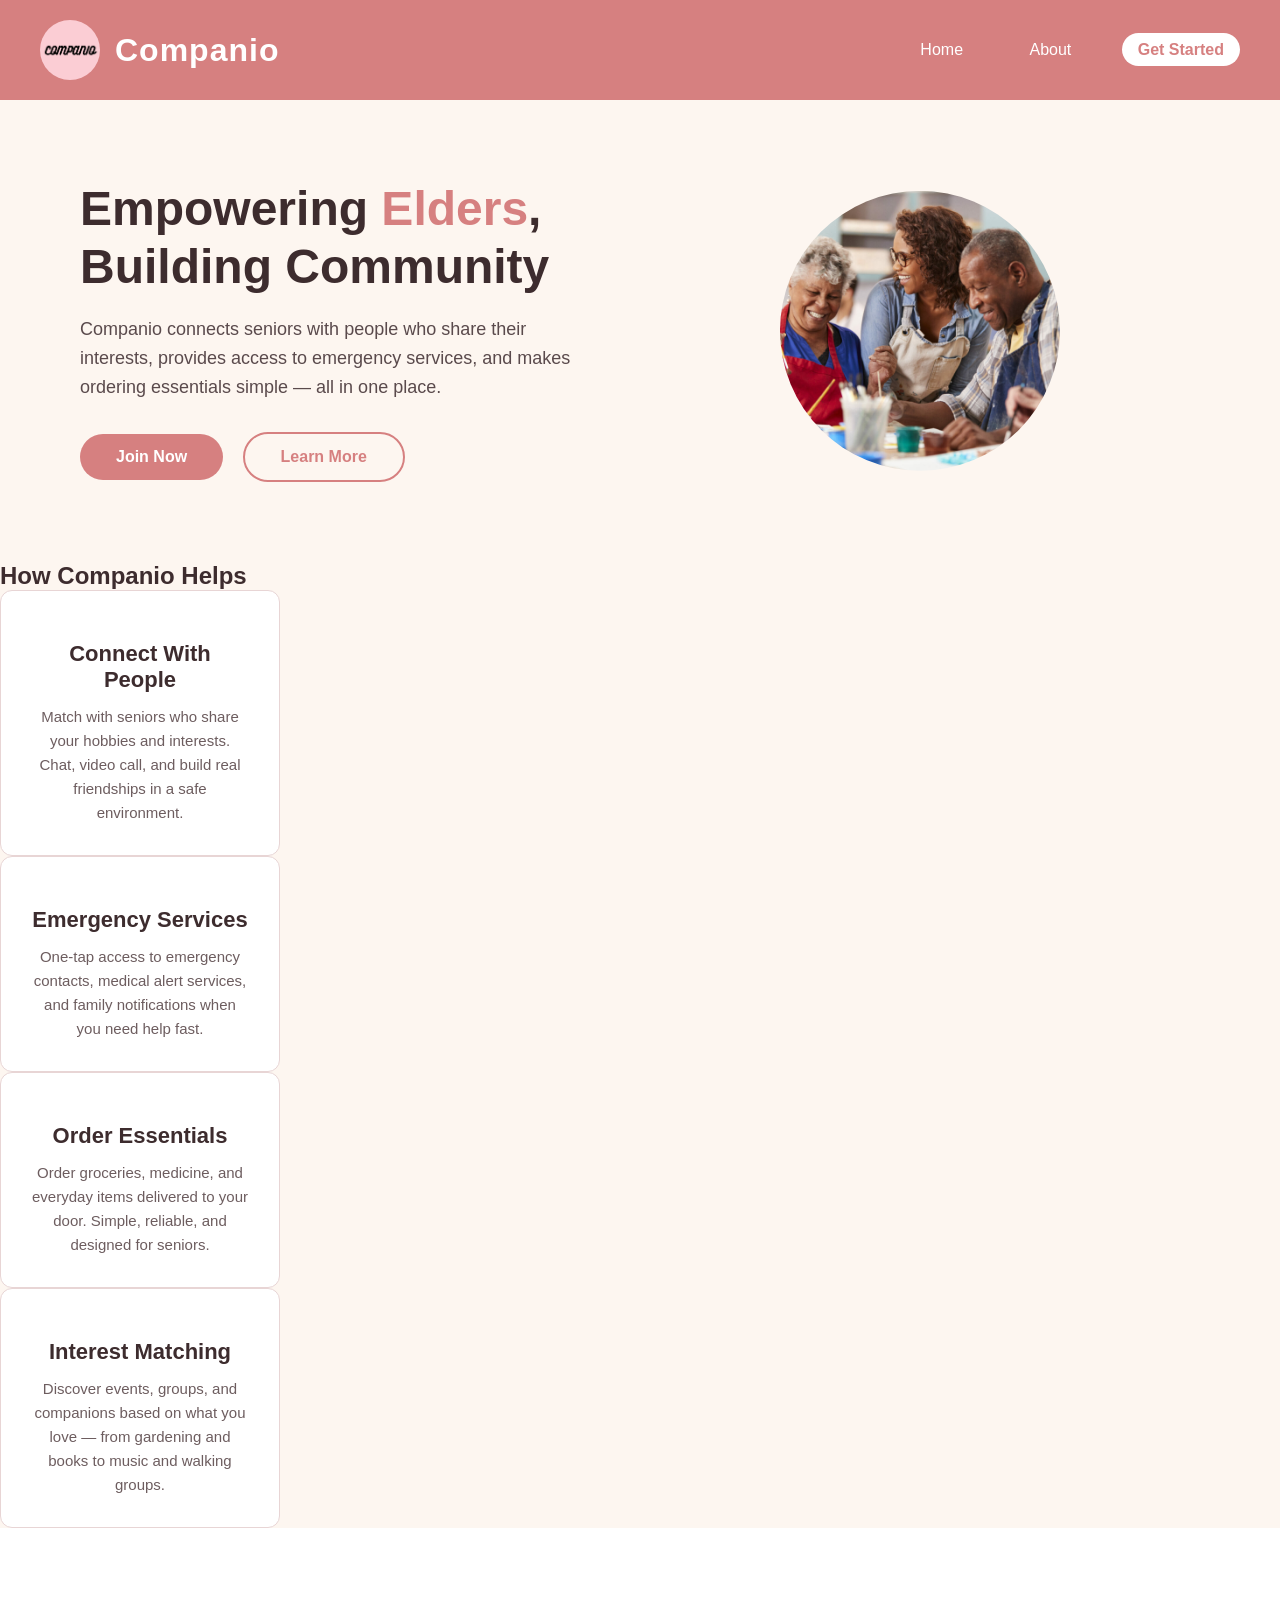
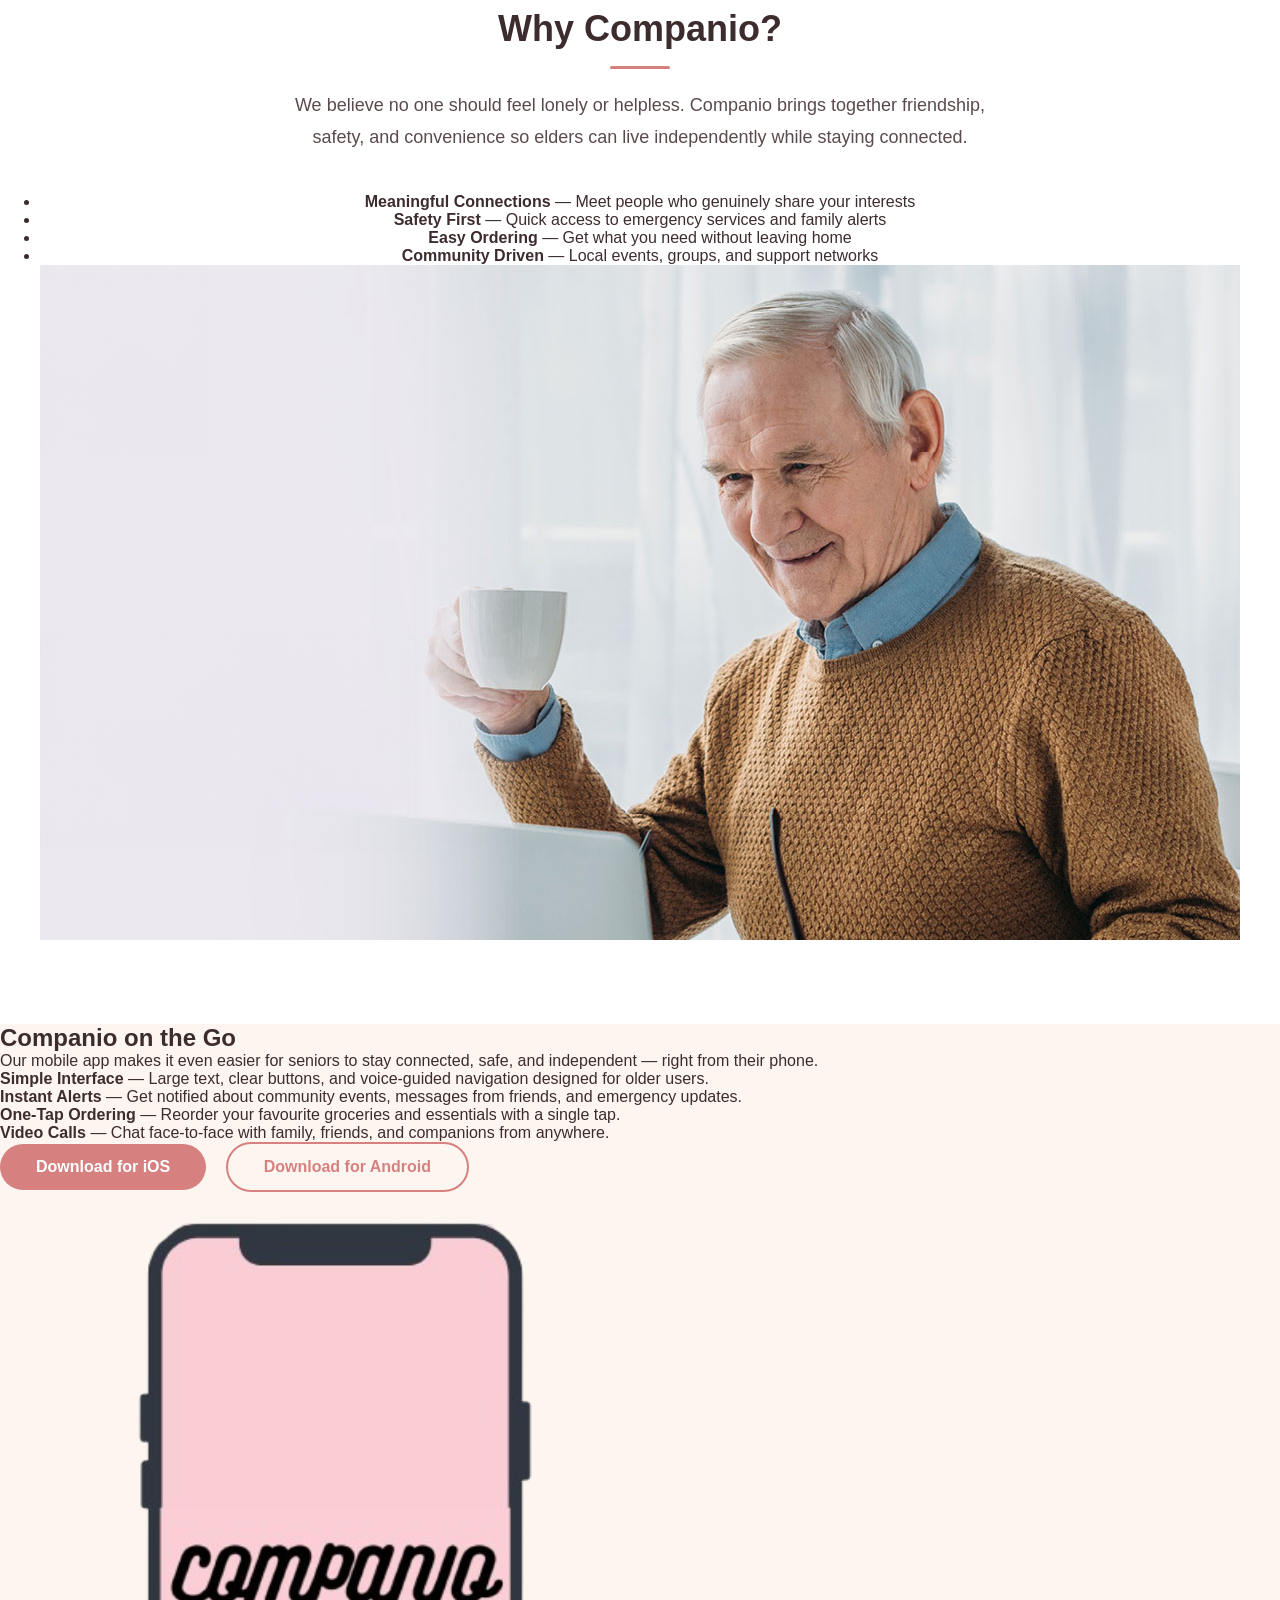
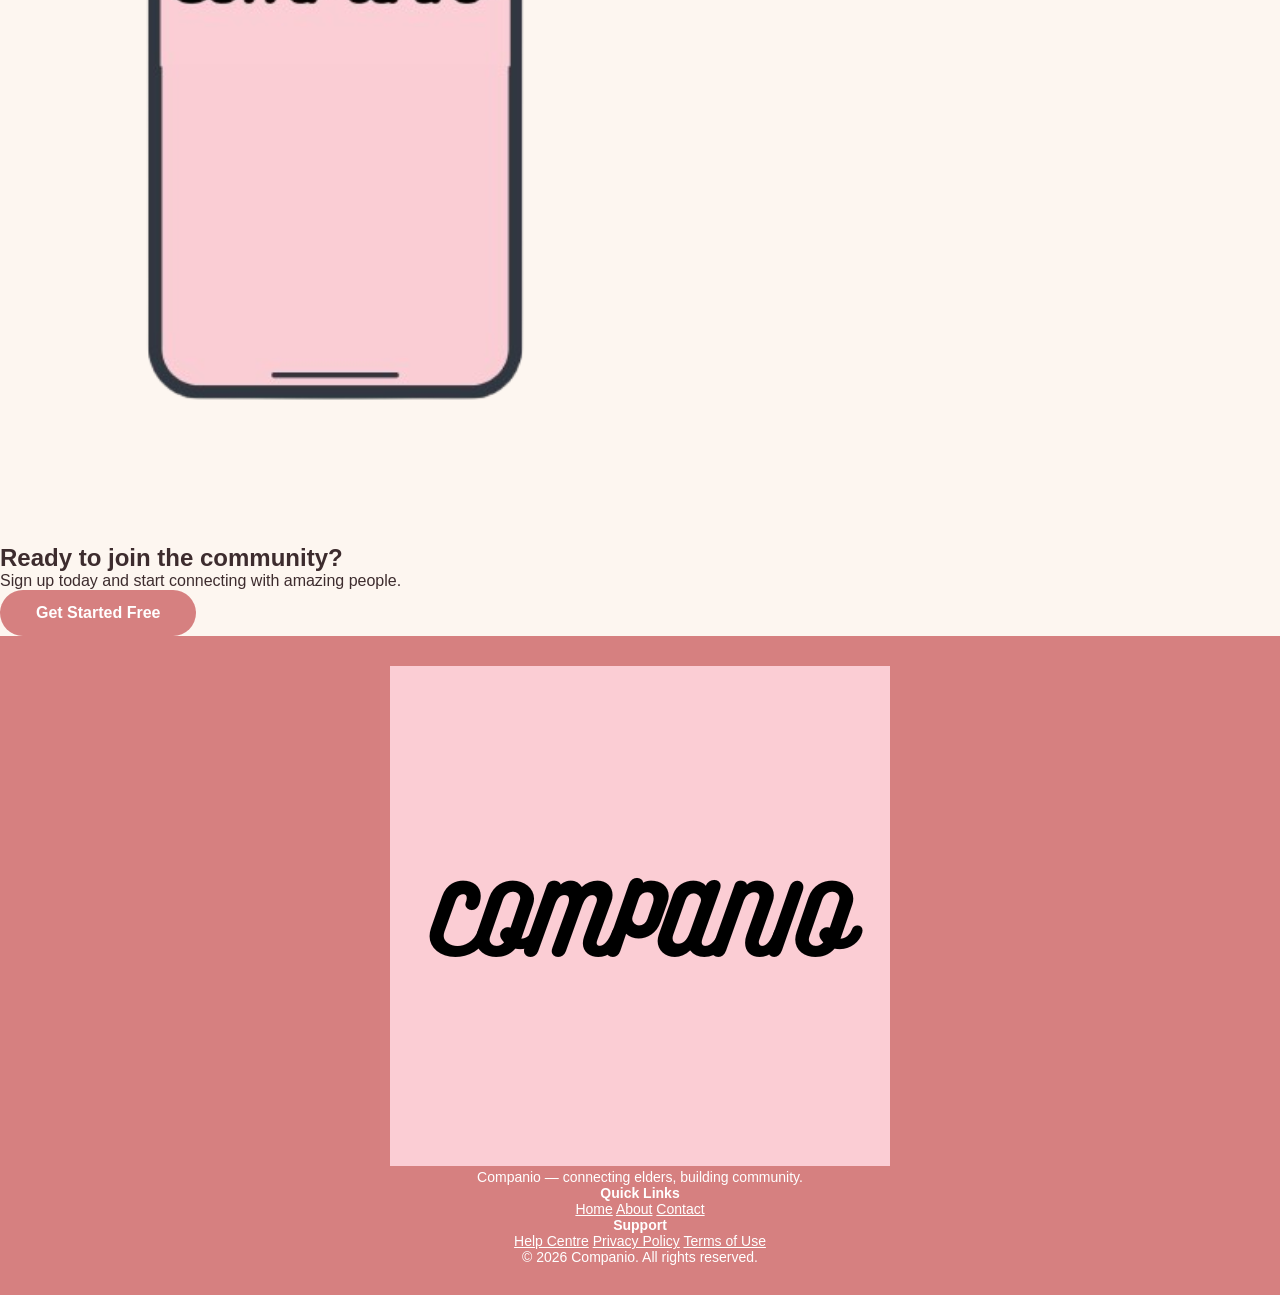
==== Home Page/index.html @ 291deba9 "Ui, About, Get Started About page, Get started page, UI changes" ====
<!DOCTYPE html>
<html lang="en">
<head>
    <meta charset="UTF-8">
    <meta name="viewport" content="width=device-width, initial-scale=1.0">
    <title>Companio - Connecting Elders</title>
    <link rel="stylesheet" href="Home.css">
    <link rel="icon" type="image/x-icon" href="Assets/Companio Favicon.png">
    <script src="Home.js" defer></script>
</head>
<body>

    <!-- HEADER -->
    <header>
        <div class="logo-area">
            <img src="Assets/Companio (1).png" alt="Companio Logo" class="circle-clip">
            <h1>Companio</h1>
        </div>
        <nav>
            <a href="#" class="active">Home</a>
            
            <a href="../About-Page/about.html">About</a>
            <a href="../Get-Started/Get-started.html" class="cta-btn">Get Started</a>
        </nav>
    </header>

    <!-- HERO SECTION -->
    <section class="hero">
        <div class="hero-content">
            <h2>Empowering <span>Elders</span>,<br>Building Community</h2>
            <p>Companio connects seniors with people who share their interests, provides access to emergency services, and makes ordering essentials simple — all in one place.</p>
            <a href="#" class="btn btn-primary">Join Now</a>
            <a href="#" class="btn btn-secondary">Learn More</a>
        </div>
        <div class="hero-image">
            <img src="Assets/old_people_together_2.jpg" alt="Happy seniors together" class="circle-clip">
        </div>
    </section>

    <!-- MISSION SECTION -->
    <section class="mission">
        <h2>How Companio Helps</h2>
        <div class="features-grid">
            <div class="feature-card">
                <div class="feature-icon icon-chat"></div>
                <h3>Connect With People</h3>
                <p>Match with seniors who share your hobbies and interests. Chat, video call, and build real friendships in a safe environment.</p>
            </div>
            <div class="feature-card">
                <div class="feature-icon icon-emergency"></div>
                <h3>Emergency Services</h3>
                <p>One-tap access to emergency contacts, medical alert services, and family notifications when you need help fast.</p>
            </div>
            <div class="feature-card">
                <div class="feature-icon icon-order"></div>
                <h3>Order Essentials</h3>
                <p>Order groceries, medicine, and everyday items delivered to your door. Simple, reliable, and designed for seniors.</p>
            </div>
            <div class="feature-card">
                <div class="feature-icon icon-match"></div>
                <h3>Interest Matching</h3>
                <p>Discover events, groups, and companions based on what you love — from gardening and books to music and walking groups.</p>
            </div>
        </div>
    </section>

    <!-- ABOUT SECTION -->
    <section class="about">
        <div class="about-content">
            <div class="about-text">
                <h2>Why Companio?</h2>
                <p>We believe no one should feel lonely or helpless. Companio brings together friendship, safety, and convenience so elders can live independently while staying connected.</p>
                <ul class="about-list">
                    <li><strong>Meaningful Connections</strong> — Meet people who genuinely share your interests</li>
                    <li><strong>Safety First</strong> — Quick access to emergency services and family alerts</li>
                    <li><strong>Easy Ordering</strong> — Get what you need without leaving home</li>
                    <li><strong>Community Driven</strong> — Local events, groups, and support networks</li>
                </ul>
            </div>
            <div class="about-image">
                <img src="Assets/old_man_on_laptop.jpg" alt="Senior using Companio" class="about-img">
            </div>
        </div>
    </section>

    <!-- MOBILE APP SECTION -->
    <section class="app-section">
        <div class="app-content">
            <div class="app-text">
                <h2>Companio on the Go</h2>
                <p>Our mobile app makes it even easier for seniors to stay connected, safe, and independent — right from their phone.</p>
                <ul class="app-features">
                    <li><strong>Simple Interface</strong> — Large text, clear buttons, and voice-guided navigation designed for older users.</li>
                    <li><strong>Instant Alerts</strong> — Get notified about community events, messages from friends, and emergency updates.</li>
                    <li><strong>One-Tap Ordering</strong> — Reorder your favourite groceries and essentials with a single tap.</li>
                    <li><strong>Video Calls</strong> — Chat face-to-face with family, friends, and companions from anywhere.</li>
                </ul>
                <div class="app-badges">
                    <a href="#" class="btn btn-primary">Download for iOS</a>
                    <a href="#" class="btn btn-secondary">Download for Android</a>
                </div>
            </div>
            <div class="app-image">
                <img src="Assets/Companio_mobile_image_2.png" alt="Companio Mobile App" class="app-screenshot">
            </div>
        </div>
    </section>

    <!-- CTA SECTION -->
    <section class="cta-section">
        <h2>Ready to join the community?</h2>
        <p>Sign up today and start connecting with amazing people.</p>
        <a href="#" class="btn btn-primary btn-lg">Get Started Free</a>
    </section>

    <!-- FOOTER -->
    <footer>
        <div class="footer-content">
            <div class="footer-brand">
                <img src="Assets/Companio (1).png" alt="Companio Logo" class="footer-logo">
                <p>Companio — connecting elders, building community.</p>
            </div>
            <div class="footer-links">
                <h4>Quick Links</h4>
                <a href="#">Home</a>
                <a href="../About-Page/about.html">About</a>
                <a href="#">Contact</a>
            </div>
            <div class="footer-links">
                <h4>Support</h4>
                <a href="#">Help Centre</a>
                <a href="#">Privacy Policy</a>
                <a href="#">Terms of Use</a>
            </div>
        </div>
        <div class="footer-bottom">
            <p>&copy; 2026 Companio. All rights reserved.</p>
        </div>
    </footer>

</body>
</html>
---- Home Page/Home.css ----
/* === RESET & BASE === */
* {
    margin: 0;
    padding: 0;
    box-sizing: border-box;
}

body {
    font-family: 'Segoe UI', Arial, sans-serif;
    background-color: #fdf6f0;
    color: #3d2c2e;
    min-height: 100vh;
}

/* === HEADER === */
header {
    background: #d68080;
    padding: 20px 40px;
    display: flex;
    align-items: center;
    justify-content: space-between;
}

.logo-area {
    display: flex;
    align-items: center;
    gap: 15px;
}

.logo-area .circle-clip {
    width: 60px;
    height: 60px;
    clip-path: circle(50% at 50% 50%);
    object-fit: cover;
}

.logo-area h1 {
    font-size: 32px;
    color: #fff;
    font-weight: 700;
    letter-spacing: 1px;
}

nav a {
    color: #fff;
    text-decoration: none;
    margin-left: 30px;
    font-size: 16px;
    font-weight: 500;
    padding: 8px 16px;
    border-radius: 20px;
    transition: background 0.3s;
}

nav a:hover {
    background: rgba(255,255,255,0.2);
}

nav a.cta-btn {
    background: #fff;
    color: #d68080;
    font-weight: 600;
}

nav a.cta-btn:hover {
    background: #f5e6e6;
}

/* === HERO SECTION === */
.hero {
    display: flex;
    align-items: center;
    justify-content: center;
    gap: 60px;
    padding: 80px 40px;
    max-width: 1200px;
    margin: 0 auto;
}

.hero-content {
    flex: 1;
    max-width: 500px;
}

.hero-content h2 {
    font-size: 48px;
    color: #3d2c2e;
    margin-bottom: 20px;
    line-height: 1.2;
}

.hero-content h2 span {
    color: #d68080;
}

.hero-content p {
    font-size: 18px;
    color: #5a4a4c;
    line-height: 1.6;
    margin-bottom: 30px;
}

.hero-image {
    flex: 1;
    display: flex;
    justify-content: center;
}

.hero-image .circle-clip {
    width: 280px;
    height: 280px;
    clip-path: circle(50% at 50% 50%);
    object-fit: cover;
}

/* === BUTTONS === */
.btn {
    display: inline-block;
    padding: 14px 36px;
    border-radius: 50px;
    font-size: 16px;
    font-weight: 600;
    text-decoration: none;
    transition: all 0.3s;
    cursor: pointer;
    border: none;
}

.btn-primary {
    background: #d68080;
    color: #fff;
}

.btn-primary:hover {
    background: #c47070;
}

.btn-secondary {
    background: transparent;
    color: #d68080;
    border: 2px solid #d68080;
    margin-left: 15px;
}

.btn-secondary:hover {
    background: #d68080;
    color: #fff;
}

/* === ABOUT SECTION === */
.about {
    background: #fff;
    padding: 80px 40px;
    text-align: center;
}

.about h2 {
    font-size: 36px;
    color: #3d2c2e;
    margin-bottom: 20px;
}

.about h2::after {
    content: '';
    display: block;
    width: 60px;
    height: 3px;
    background: #d68080;
    margin: 16px auto 0;
    border-radius: 2px;
}

.about p {
    font-size: 18px;
    color: #5a4a4c;
    line-height: 1.8;
    max-width: 700px;
    margin: 0 auto 40px;
}

/* === FEATURES === */
.features {
    display: flex;
    gap: 30px;
    justify-content: center;
    max-width: 1000px;
    margin: 0 auto;
    flex-wrap: wrap;
}

.feature-card {
    background: #fff;
    border-radius: 12px;
    padding: 30px;
    width: 280px;
    text-align: center;
    border: 1px solid #e8d5d5;
}

.feature-img {
    width: 100%;
    height: 180px;
    object-fit: cover;
    border-radius: 8px;
    margin-bottom: 15px;
}

.feature-icon {
    font-size: 48px;
    margin-bottom: 20px;
}

.feature-card h3 {
    font-size: 22px;
    color: #3d2c2e;
    margin-bottom: 12px;
}

.feature-card p {
    font-size: 15px;
    color: #6d5d5f;
    line-height: 1.6;
}

/* === FOOTER === */
footer {
    background: #d68080;
    color: #fff;
    text-align: center;
    padding: 30px 40px;
    font-size: 14px;
}

footer a {
    color: #fff;
    text-decoration: underline;
}

/* === RESPONSIVE === */
@media (max-width: 768px) {
    .hero {
        flex-direction: column;
        text-align: center;
        padding: 40px 20px;
    }

    header {
        flex-direction: column;
        gap: 15px;
    }

    nav a {
        margin: 0 10px;
    }

    .hero-content h2 {
        font-size: 32px;
    }

    .hero-image .circle-clip {
        width: 200px;
        height: 200px;
    }

    .about {
        padding: 50px 20px;
    }
}
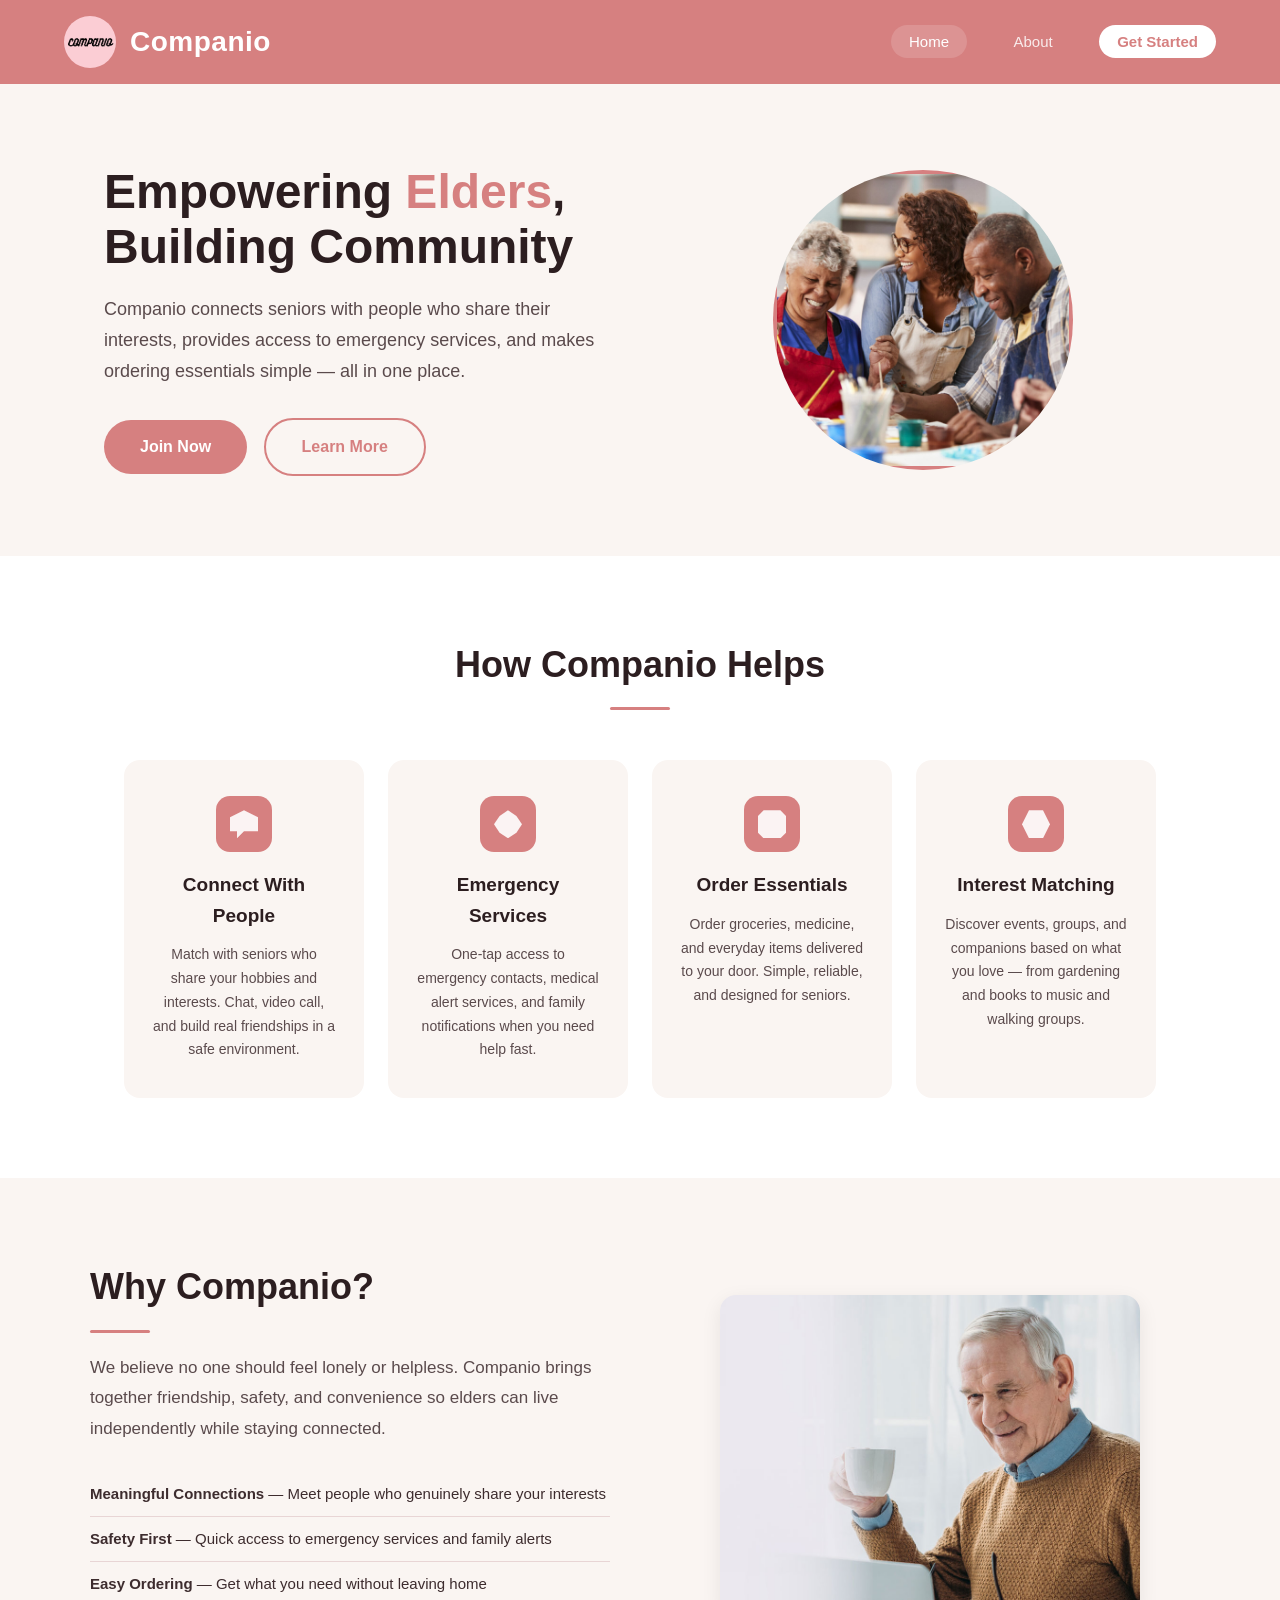
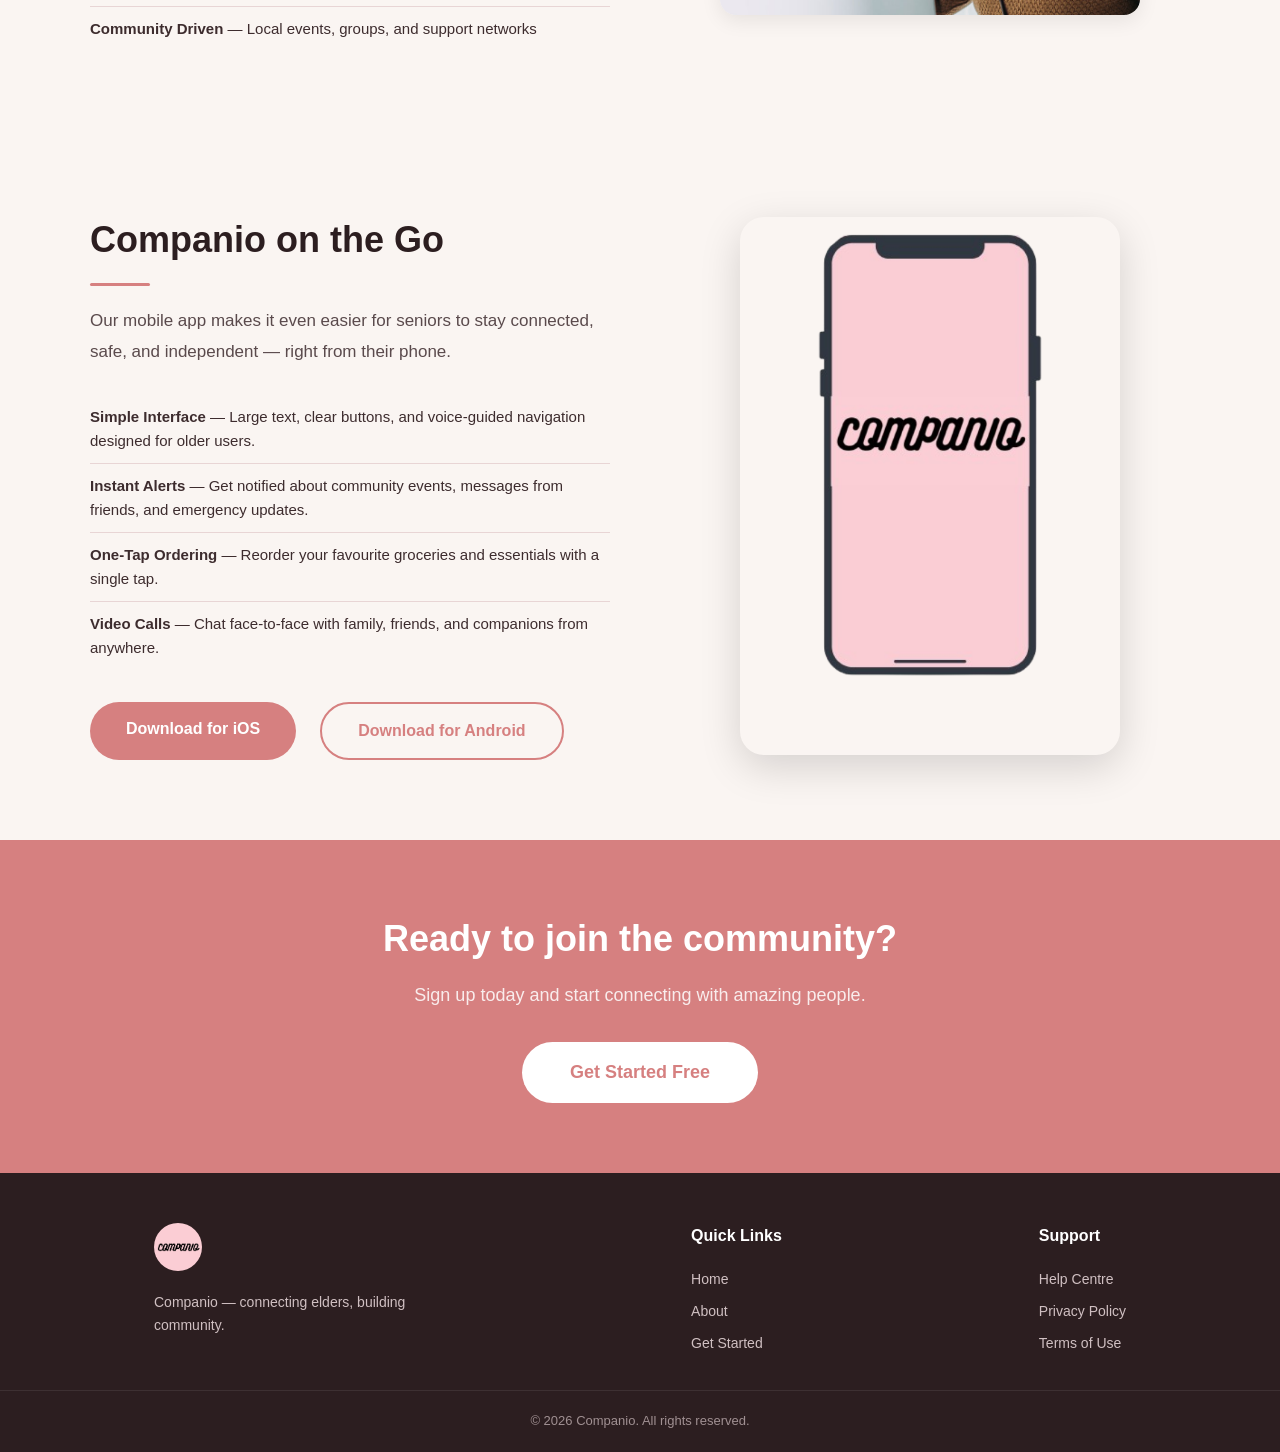
==== commit 9b7c99a1: "Minor changes Minor changes to the UI" ====
--- a/Home Page/index.html
+++ b/Home Page/index.html
@@ -5,7 +5,7 @@
     <meta name="viewport" content="width=device-width, initial-scale=1.0">
     <title>Companio - Connecting Elders</title>
     <link rel="stylesheet" href="Home.css">
-    <link rel="icon" type="image/x-icon" href="Assets/Companio Favicon.png">
+    <link rel="icon" type="image/x-icon" href="../Assets/Companio Favicon.png">
     <script src="Home.js" defer></script>
 </head>
 <body>
@@ -13,7 +13,7 @@
     <!-- HEADER -->
     <header>
         <div class="logo-area">
-            <img src="Assets/Companio (1).png" alt="Companio Logo" class="circle-clip">
+            <img src="../Assets/Companio (1).png" alt="Companio Logo" class="circle-clip">
             <h1>Companio</h1>
         </div>
         <nav>
@@ -33,7 +33,7 @@
             <a href="#" class="btn btn-secondary">Learn More</a>
         </div>
         <div class="hero-image">
-            <img src="Assets/old_people_together_2.jpg" alt="Happy seniors together" class="circle-clip">
+            <img src="../Assets/old_people_together_2.jpg" alt="Happy seniors together" class="circle-clip">
         </div>
     </section>
 
@@ -78,7 +78,7 @@
                 </ul>
             </div>
             <div class="about-image">
-                <img src="Assets/old_man_on_laptop.jpg" alt="Senior using Companio" class="about-img">
+                <img src="../Assets/old_man_on_laptop.jpg" alt="Senior using Companio" class="about-img">
             </div>
         </div>
     </section>
@@ -101,7 +101,7 @@
                 </div>
             </div>
             <div class="app-image">
-                <img src="Assets/Companio_mobile_image_2.png" alt="Companio Mobile App" class="app-screenshot">
+                <img src="../Assets/Companio_mobile_image_2.png" alt="Companio Mobile App" class="app-screenshot">
             </div>
         </div>
     </section>
@@ -117,14 +117,14 @@
     <footer>
         <div class="footer-content">
             <div class="footer-brand">
-                <img src="Assets/Companio (1).png" alt="Companio Logo" class="footer-logo">
+                <img src="../Assets/Companio (1).png" alt="Companio Logo" class="footer-logo">
                 <p>Companio — connecting elders, building community.</p>
             </div>
             <div class="footer-links">
                 <h4>Quick Links</h4>
                 <a href="#">Home</a>
                 <a href="../About-Page/about.html">About</a>
-                <a href="#">Contact</a>
+                <a href="../Get-Started/Get-started.html">Get Started</a>
             </div>
             <div class="footer-links">
                 <h4>Support</h4>
--- a/Home Page/Home.css
+++ b/Home Page/Home.css
@@ -6,54 +6,60 @@
 }
 
 body {
-    font-family: 'Segoe UI', Arial, sans-serif;
-    background-color: #fdf6f0;
+    font-family: 'Segoe UI', 'Helvetica Neue', Arial, sans-serif;
+    background-color: #faf5f2;
     color: #3d2c2e;
     min-height: 100vh;
+    line-height: 1.6;
 }
 
 /* === HEADER === */
 header {
     background: #d68080;
-    padding: 20px 40px;
+    padding: 16px 5%;
     display: flex;
     align-items: center;
     justify-content: space-between;
+    position: sticky;
+    top: 0;
+    z-index: 100;
 }
 
 .logo-area {
     display: flex;
     align-items: center;
-    gap: 15px;
+    gap: 14px;
 }
 
 .logo-area .circle-clip {
-    width: 60px;
-    height: 60px;
+    width: 52px;
+    height: 52px;
     clip-path: circle(50% at 50% 50%);
     object-fit: cover;
 }
 
 .logo-area h1 {
-    font-size: 32px;
+    font-size: 28px;
     color: #fff;
     font-weight: 700;
-    letter-spacing: 1px;
+    letter-spacing: 0.5px;
 }
 
 nav a {
+    color: rgba(255,255,255,0.85);
+    text-decoration: none;
+    margin-left: 24px;
+    font-size: 15px;
+    font-weight: 500;
+    padding: 8px 18px;
+    border-radius: 20px;
+    transition: all 0.3s;
+}
+
+nav a:hover,
+nav a.active {
     color: #fff;
-    text-decoration: none;
-    margin-left: 30px;
-    font-size: 16px;
-    font-weight: 500;
-    padding: 8px 16px;
-    border-radius: 20px;
-    transition: background 0.3s;
-}
-
-nav a:hover {
-    background: rgba(255,255,255,0.2);
+    background: rgba(255,255,255,0.15);
 }
 
 nav a.cta-btn {
@@ -72,21 +78,22 @@
     align-items: center;
     justify-content: center;
     gap: 60px;
-    padding: 80px 40px;
+    padding: 80px 5%;
     max-width: 1200px;
     margin: 0 auto;
 }
 
 .hero-content {
     flex: 1;
-    max-width: 500px;
+    max-width: 540px;
 }
 
 .hero-content h2 {
     font-size: 48px;
-    color: #3d2c2e;
+    color: #2c1e20;
     margin-bottom: 20px;
-    line-height: 1.2;
+    line-height: 1.15;
+    font-weight: 800;
 }
 
 .hero-content h2 span {
@@ -96,8 +103,8 @@
 .hero-content p {
     font-size: 18px;
     color: #5a4a4c;
-    line-height: 1.6;
-    margin-bottom: 30px;
+    line-height: 1.7;
+    margin-bottom: 32px;
 }
 
 .hero-image {
@@ -107,10 +114,61 @@
 }
 
 .hero-image .circle-clip {
-    width: 280px;
-    height: 280px;
+    width: 300px;
+    height: 300px;
     clip-path: circle(50% at 50% 50%);
     object-fit: cover;
+    border: 4px solid #d68080;
+}
+
+/* === ANIMATIONS === */
+.animate-on-scroll {
+    opacity: 0;
+    transform: translateY(30px);
+    transition: opacity 0.6s ease-out, transform 0.6s ease-out;
+}
+
+.animate-on-scroll.visible {
+    opacity: 1;
+    transform: translateY(0);
+}
+
+.feature-card {
+    transition: opacity 0.6s ease-out, transform 0.6s ease-out, box-shadow 0.3s;
+}
+
+.feature-card.visible {
+    opacity: 1;
+    transform: translateY(0);
+}
+
+.about-list li {
+    opacity: 0;
+    transform: translateX(-20px);
+    transition: opacity 0.5s ease-out, transform 0.5s ease-out;
+}
+
+.about-list li.slide-in {
+    opacity: 1;
+    transform: translateX(0);
+}
+
+.highlight-pulse {
+    animation: pulse 2s ease-in-out infinite;
+}
+
+@keyframes pulse {
+    0%, 100% { opacity: 1; }
+    50% { opacity: 0.7; }
+}
+
+header {
+    transition: padding 0.3s ease, box-shadow 0.3s ease;
+}
+
+header.header-scrolled {
+    padding: 10px 5%;
+    box-shadow: 0 4px 20px rgba(0,0,0,0.15);
 }
 
 /* === BUTTONS === */
@@ -121,7 +179,7 @@
     font-size: 16px;
     font-weight: 600;
     text-decoration: none;
-    transition: all 0.3s;
+    transition: all 0.25s;
     cursor: pointer;
     border: none;
 }
@@ -132,14 +190,15 @@
 }
 
 .btn-primary:hover {
-    background: #c47070;
+    background: #c06f6f;
+    transform: translateY(-1px);
 }
 
 .btn-secondary {
     background: transparent;
     color: #d68080;
     border: 2px solid #d68080;
-    margin-left: 15px;
+    margin-left: 12px;
 }
 
 .btn-secondary:hover {
@@ -147,110 +206,396 @@
     color: #fff;
 }
 
-/* === ABOUT SECTION === */
-.about {
+.btn-lg {
+    padding: 16px 48px;
+    font-size: 18px;
+}
+
+/* === MISSION SECTION === */
+.mission {
     background: #fff;
-    padding: 80px 40px;
+    padding: 80px 5%;
     text-align: center;
 }
 
-.about h2 {
+.mission h2 {
     font-size: 36px;
-    color: #3d2c2e;
-    margin-bottom: 20px;
-}
-
-.about h2::after {
+    color: #2c1e20;
+    margin-bottom: 50px;
+    position: relative;
+}
+
+.mission h2::after {
     content: '';
     display: block;
     width: 60px;
     height: 3px;
     background: #d68080;
-    margin: 16px auto 0;
+    margin: 14px auto 0;
     border-radius: 2px;
 }
 
-.about p {
-    font-size: 18px;
+.features-grid {
+    display: flex;
+    gap: 24px;
+    justify-content: center;
+    max-width: 1100px;
+    margin: 0 auto;
+    flex-wrap: wrap;
+}
+
+.feature-card {
+    background: #faf5f2;
+    border-radius: 16px;
+    padding: 36px 28px;
+    width: 240px;
+    text-align: center;
+    transition: transform 0.3s, box-shadow 0.3s;
+}
+
+.feature-card:hover {
+    transform: translateY(-4px);
+    box-shadow: 0 8px 24px rgba(214,128,128,0.15);
+}
+
+.feature-icon {
+    width: 56px;
+    height: 56px;
+    margin: 0 auto 18px;
+    background: #d68080;
+    border-radius: 14px;
+    display: flex;
+    align-items: center;
+    justify-content: center;
+}
+
+.icon-chat::after {
+    content: '';
+    width: 28px;
+    height: 28px;
+    background: rgba(255,255,255,0.9);
+    clip-path: polygon(50% 0%, 100% 25%, 100% 75%, 50% 75%, 25% 100%, 25% 75%, 0% 75%, 0% 25%);
+}
+
+.icon-emergency::after {
+    content: '';
+    width: 28px;
+    height: 28px;
+    background: rgba(255,255,255,0.9);
+    clip-path: polygon(50% 0%, 80% 20%, 100% 50%, 80% 80%, 50% 100%, 20% 80%, 0% 50%, 20% 20%);
+}
+
+.icon-order::after {
+    content: '';
+    width: 28px;
+    height: 28px;
+    background: rgba(255,255,255,0.9);
+    clip-path: polygon(20% 0%, 80% 0%, 100% 20%, 100% 80%, 80% 100%, 20% 100%, 0% 80%, 0% 20%);
+}
+
+.icon-match::after {
+    content: '';
+    width: 28px;
+    height: 28px;
+    background: rgba(255,255,255,0.9);
+    clip-path: polygon(25% 0%, 75% 0%, 100% 50%, 75% 100%, 25% 100%, 0% 50%);
+}
+
+.feature-card h3 {
+    font-size: 19px;
+    color: #2c1e20;
+    margin-bottom: 12px;
+    font-weight: 700;
+}
+
+.feature-card p {
+    font-size: 14px;
+    color: #5a4a4c;
+    line-height: 1.7;
+}
+
+/* === ABOUT SECTION === */
+.about {
+    background: #faf5f2;
+    padding: 80px 5%;
+}
+
+.about-content {
+    display: flex;
+    align-items: center;
+    gap: 60px;
+    max-width: 1100px;
+    margin: 0 auto;
+}
+
+.about-text {
+    flex: 1;
+}
+
+.about-text h2 {
+    font-size: 36px;
+    color: #2c1e20;
+    margin-bottom: 20px;
+}
+
+.about-text h2::after {
+    content: '';
+    display: block;
+    width: 60px;
+    height: 3px;
+    background: #d68080;
+    margin: 14px 0 0;
+    border-radius: 2px;
+}
+
+.about-text > p {
+    font-size: 17px;
     color: #5a4a4c;
     line-height: 1.8;
-    max-width: 700px;
-    margin: 0 auto 40px;
-}
-
-/* === FEATURES === */
-.features {
-    display: flex;
-    gap: 30px;
+    margin-bottom: 28px;
+}
+
+.about-list {
+    list-style: none;
+}
+
+.about-list li {
+    font-size: 15px;
+    color: #3d2c2e;
+    padding: 10px 0;
+    border-bottom: 1px solid #e8d5d5;
+}
+
+.about-list li:last-child {
+    border-bottom: none;
+}
+
+.about-image {
+    flex: 1;
+    display: flex;
     justify-content: center;
-    max-width: 1000px;
+}
+
+.about-img {
+    width: 100%;
+    max-width: 420px;
+    height: 320px;
+    object-fit: cover;
+    border-radius: 16px;
+    box-shadow: 0 6px 20px rgba(0,0,0,0.08);
+}
+
+/* === MOBILE APP SECTION === */
+.app-section {
+    background: #faf5f2;
+    padding: 80px 5%;
+}
+
+.app-content {
+    display: flex;
+    align-items: center;
+    gap: 60px;
+    max-width: 1100px;
     margin: 0 auto;
+}
+
+.app-text {
+    flex: 1;
+}
+
+.app-text h2 {
+    font-size: 36px;
+    color: #2c1e20;
+    margin-bottom: 20px;
+}
+
+.app-text h2::after {
+    content: '';
+    display: block;
+    width: 60px;
+    height: 3px;
+    background: #d68080;
+    margin: 14px 0 0;
+    border-radius: 2px;
+}
+
+.app-text > p {
+    font-size: 17px;
+    color: #5a4a4c;
+    line-height: 1.8;
+    margin-bottom: 28px;
+}
+
+.app-features {
+    list-style: none;
+    margin-bottom: 32px;
+}
+
+.app-features li {
+    font-size: 15px;
+    color: #3d2c2e;
+    padding: 10px 0;
+    border-bottom: 1px solid #e8d5d5;
+}
+
+.app-features li:last-child {
+    border-bottom: none;
+}
+
+.app-badges {
+    display: flex;
+    gap: 12px;
     flex-wrap: wrap;
 }
 
-.feature-card {
+.app-badges .btn-secondary {
+    border-color: #d68080;
+    color: #d68080;
+}
+
+.app-badges .btn-secondary:hover {
+    background: #d68080;
+    color: #fff;
+}
+
+/* === APP SCREENSHOT === */
+.app-image {
+    flex: 1;
+    display: flex;
+    justify-content: center;
+}
+
+.app-screenshot {
+    width: 100%;
+    max-width: 380px;
+    height: auto;
+    border-radius: 24px;
+    box-shadow: 0 12px 40px rgba(0,0,0,0.15);
+}
+
+/* === CTA SECTION === */
+.cta-section {
+    background: #d68080;
+    color: #fff;
+    text-align: center;
+    padding: 70px 5%;
+}
+
+.cta-section h2 {
+    font-size: 36px;
+    margin-bottom: 14px;
+}
+
+.cta-section p {
+    font-size: 18px;
+    color: rgba(255,255,255,0.85);
+    margin-bottom: 32px;
+}
+
+.cta-section .btn-primary {
     background: #fff;
-    border-radius: 12px;
-    padding: 30px;
-    width: 280px;
-    text-align: center;
-    border: 1px solid #e8d5d5;
-}
-
-.feature-img {
-    width: 100%;
-    height: 180px;
-    object-fit: cover;
-    border-radius: 8px;
-    margin-bottom: 15px;
-}
-
-.feature-icon {
-    font-size: 48px;
-    margin-bottom: 20px;
-}
-
-.feature-card h3 {
-    font-size: 22px;
-    color: #3d2c2e;
-    margin-bottom: 12px;
-}
-
-.feature-card p {
-    font-size: 15px;
-    color: #6d5d5f;
-    line-height: 1.6;
+    color: #d68080;
+}
+
+.cta-section .btn-primary:hover {
+    background: #f5e6e6;
+    transform: translateY(-1px);
 }
 
 /* === FOOTER === */
 footer {
-    background: #d68080;
+    background: #2c1e20;
+    color: #d0c0c2;
+}
+
+.footer-content {
+    display: flex;
+    justify-content: space-between;
+    gap: 40px;
+    max-width: 1100px;
+    margin: 0 auto;
+    padding: 50px 5% 30px;
+    flex-wrap: wrap;
+}
+
+.footer-brand {
+    max-width: 280px;
+}
+
+.footer-logo {
+    width: 48px;
+    height: 48px;
+    clip-path: circle(50% at 50% 50%);
+    object-fit: cover;
+    margin-bottom: 12px;
+}
+
+.footer-brand p {
+    font-size: 14px;
+    line-height: 1.7;
+}
+
+.footer-links h4 {
     color: #fff;
+    font-size: 16px;
+    margin-bottom: 14px;
+}
+
+.footer-links a {
+    display: block;
+    color: #d0c0c2;
+    text-decoration: none;
+    font-size: 14px;
+    padding: 5px 0;
+    transition: color 0.3s;
+}
+
+.footer-links a:hover {
+    color: #d68080;
+}
+
+.footer-bottom {
+    border-top: 1px solid rgba(255,255,255,0.08);
+    padding: 20px 5%;
     text-align: center;
-    padding: 30px 40px;
-    font-size: 14px;
-}
-
-footer a {
-    color: #fff;
-    text-decoration: underline;
+    font-size: 13px;
+    color: #a09092;
 }
 
 /* === RESPONSIVE === */
+@media (max-width: 900px) {
+    .about-content {
+        flex-direction: column;
+        text-align: center;
+    }
+
+    .about-text h2::after {
+        margin: 14px auto 0;
+    }
+
+    .about-list li {
+        text-align: left;
+    }
+}
+
 @media (max-width: 768px) {
     .hero {
-        flex-direction: column;
+        flex-direction: column-reverse;
         text-align: center;
-        padding: 40px 20px;
+        padding: 50px 5%;
+        gap: 40px;
     }
 
     header {
         flex-direction: column;
-        gap: 15px;
+        gap: 12px;
+        padding: 16px 5%;
     }
 
     nav a {
-        margin: 0 10px;
+        margin: 0 8px;
+        padding: 6px 12px;
+        font-size: 14px;
     }
 
     .hero-content h2 {
@@ -262,7 +607,29 @@
         height: 200px;
     }
 
-    .about {
-        padding: 50px 20px;
+    .mission {
+        padding: 60px 5%;
+    }
+
+    .feature-card {
+        width: 100%;
+        max-width: 300px;
+    }
+
+    .cta-section {
+        padding: 50px 5%;
+    }
+
+    .cta-section h2 {
+        font-size: 28px;
+    }
+
+    .footer-content {
+        flex-direction: column;
+        text-align: center;
+    }
+
+    .footer-brand {
+        max-width: 100%;
     }
 }
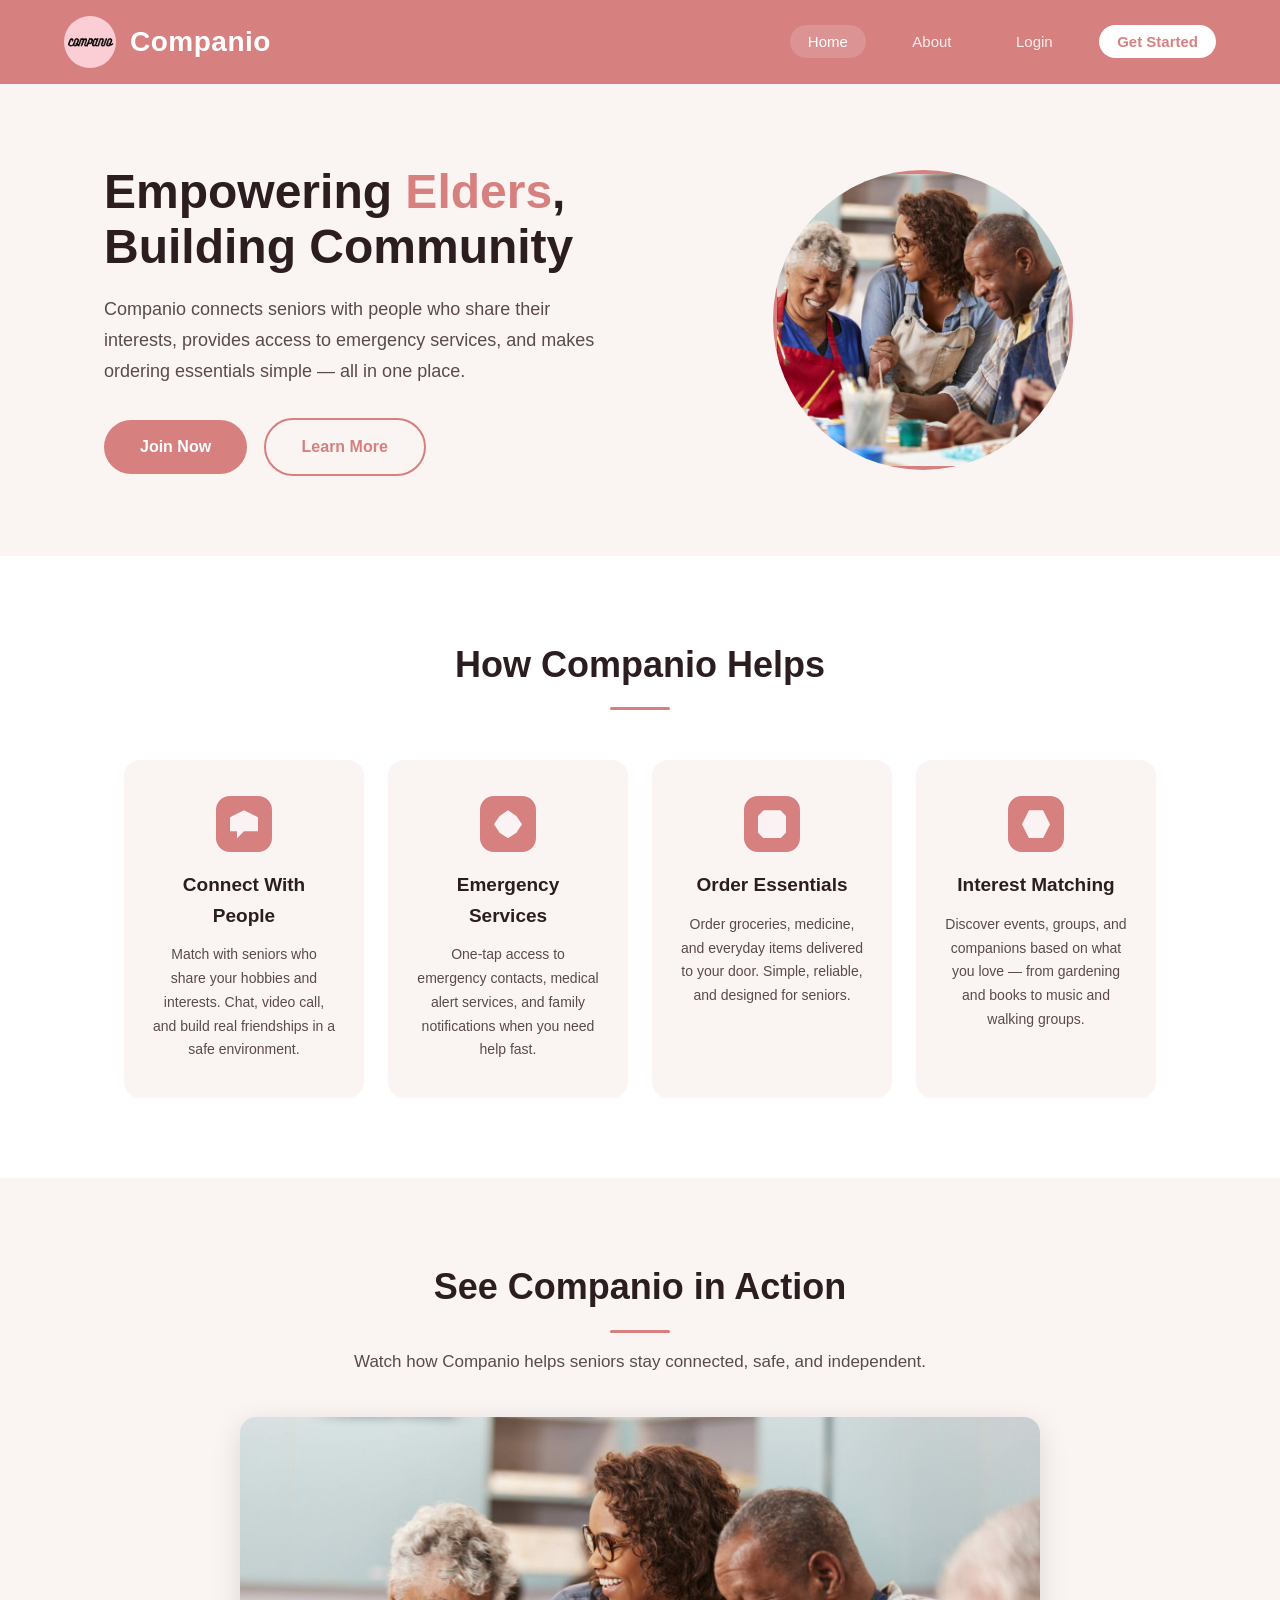
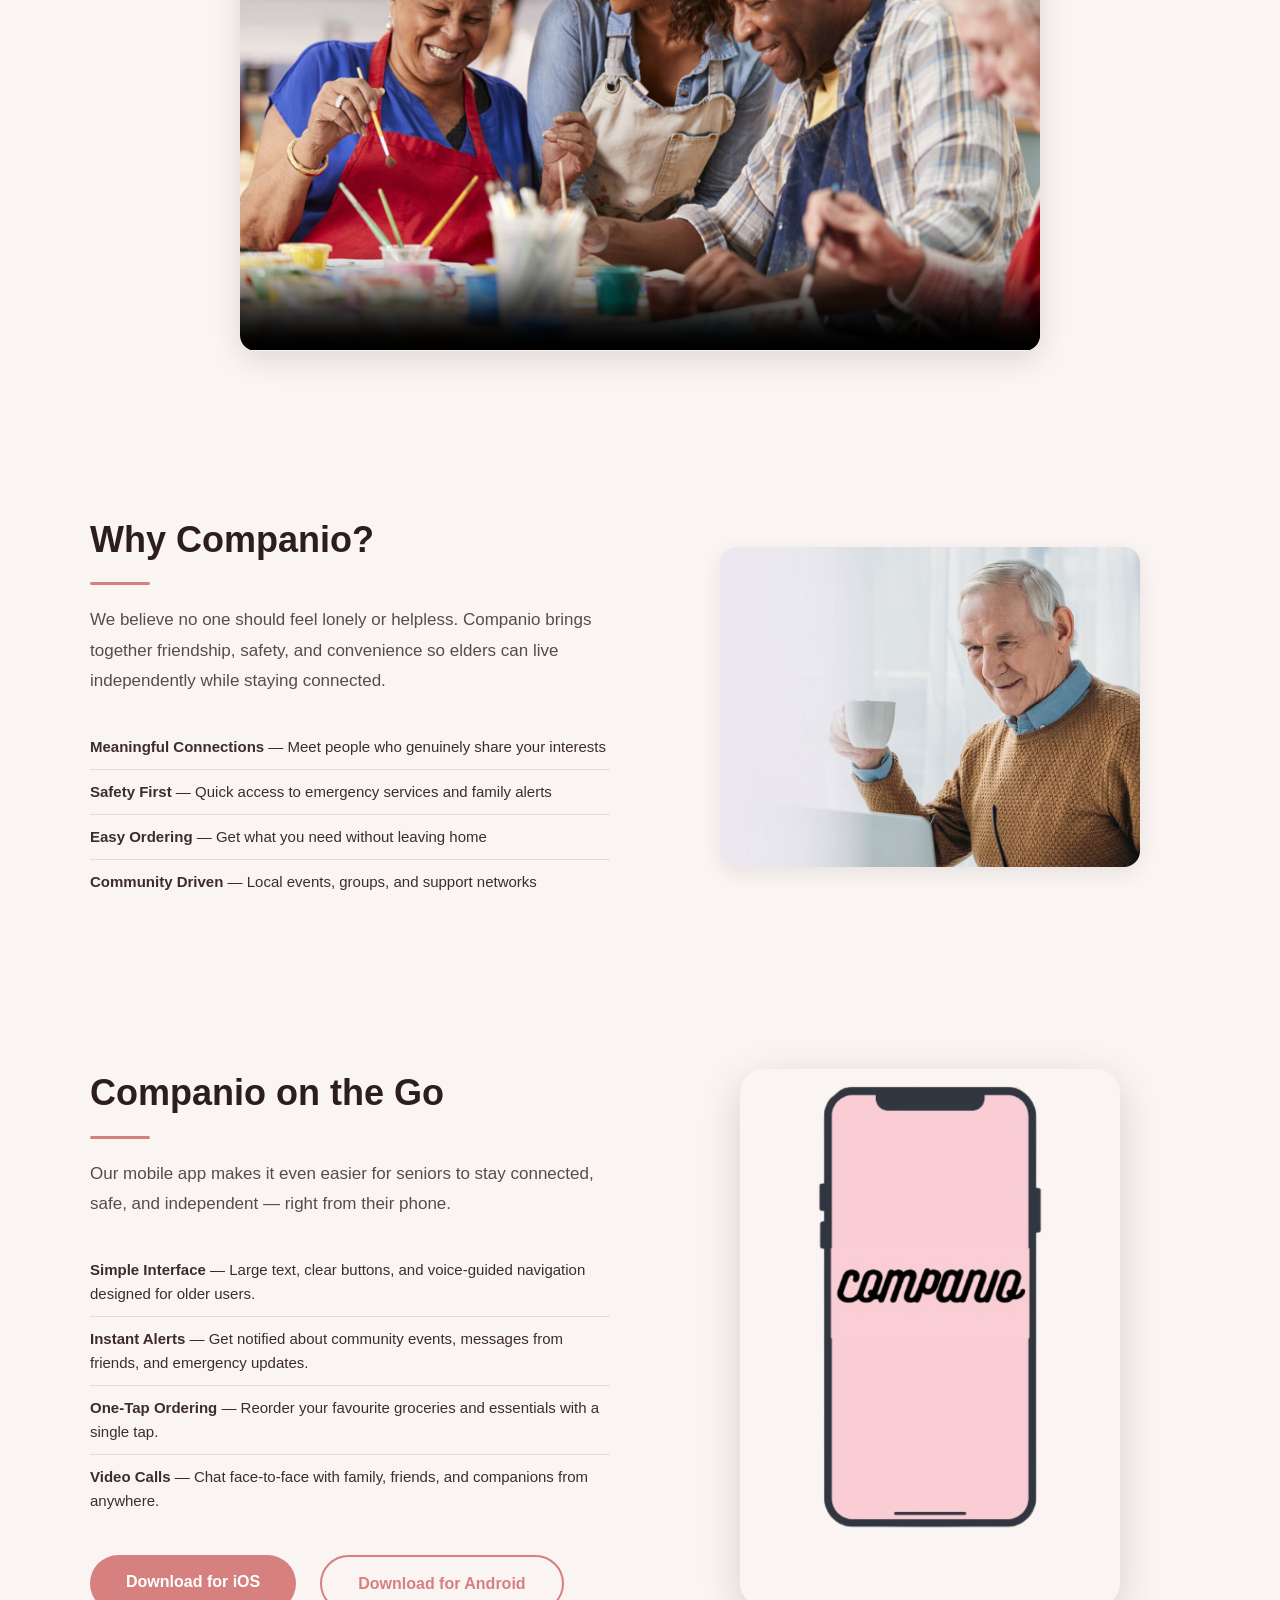
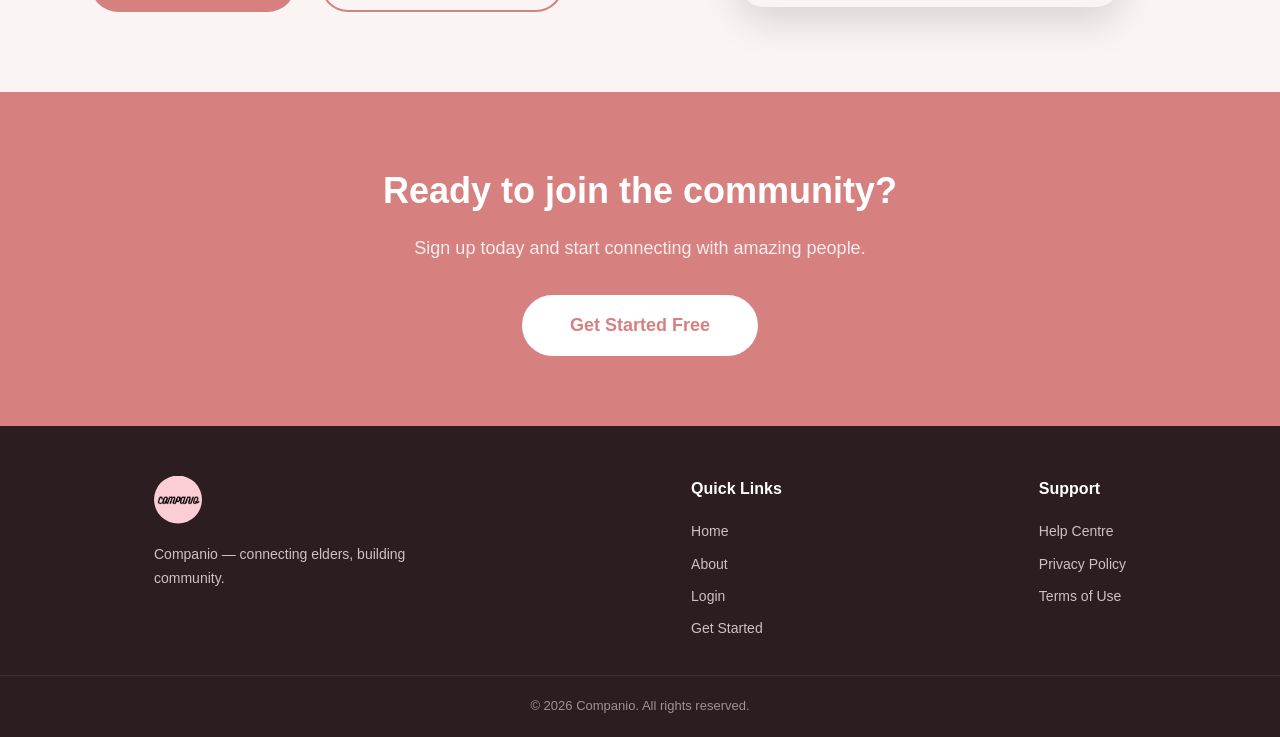
==== commit 36f24af8: "Login Page Added the login page and a Companio demonstration video." ====
--- a/Home Page/index.html
+++ b/Home Page/index.html
@@ -18,8 +18,8 @@
         </div>
         <nav>
             <a href="#" class="active">Home</a>
-            
             <a href="../About-Page/about.html">About</a>
+            <a href="../Login-Page/Login.html">Login</a>
             <a href="../Get-Started/Get-started.html" class="cta-btn">Get Started</a>
         </nav>
     </header>
@@ -29,8 +29,8 @@
         <div class="hero-content">
             <h2>Empowering <span>Elders</span>,<br>Building Community</h2>
             <p>Companio connects seniors with people who share their interests, provides access to emergency services, and makes ordering essentials simple — all in one place.</p>
-            <a href="#" class="btn btn-primary">Join Now</a>
-            <a href="#" class="btn btn-secondary">Learn More</a>
+            <a href="../Login-Page/Login.html" class="btn btn-primary">Join Now</a>
+            <a href="../About-Page/about.html" class="btn btn-secondary">Learn More</a>
         </div>
         <div class="hero-image">
             <img src="../Assets/old_people_together_2.jpg" alt="Happy seniors together" class="circle-clip">
@@ -61,6 +61,18 @@
                 <h3>Interest Matching</h3>
                 <p>Discover events, groups, and companions based on what you love — from gardening and books to music and walking groups.</p>
             </div>
+        </div>
+    </section>
+
+    <!-- VIDEO SECTION -->
+    <section class="video-section">
+        <h2>See Companio in Action</h2>
+        <p>Watch how Companio helps seniors stay connected, safe, and independent.</p>
+        <div class="video-container">
+            <video controls poster="../Assets/old_people_together_2.jpg">
+                <source src="../Assets/Companio_Video_1.mp4" type="video/mp4">
+                Your browser does not support the video tag. Please download the video to view it.
+            </video>
         </div>
     </section>
 
@@ -110,7 +122,7 @@
     <section class="cta-section">
         <h2>Ready to join the community?</h2>
         <p>Sign up today and start connecting with amazing people.</p>
-        <a href="#" class="btn btn-primary btn-lg">Get Started Free</a>
+        <a href="../Get-Started/Get-started.html" class="btn btn-primary btn-lg">Get Started Free</a>
     </section>
 
     <!-- FOOTER -->
@@ -124,6 +136,7 @@
                 <h4>Quick Links</h4>
                 <a href="#">Home</a>
                 <a href="../About-Page/about.html">About</a>
+                <a href="../Login-Page/Login.html">Login</a>
                 <a href="../Get-Started/Get-started.html">Get Started</a>
             </div>
             <div class="footer-links">
--- a/Home Page/Home.css
+++ b/Home Page/Home.css
@@ -314,6 +314,51 @@
     line-height: 1.7;
 }
 
+/* === VIDEO SECTION === */
+.video-section {
+    background: #faf5f2;
+    padding: 80px 5%;
+    text-align: center;
+}
+
+.video-section h2 {
+    font-size: 36px;
+    color: #2c1e20;
+    margin-bottom: 14px;
+}
+
+.video-section h2::after {
+    content: '';
+    display: block;
+    width: 60px;
+    height: 3px;
+    background: #d68080;
+    margin: 14px auto 0;
+    border-radius: 2px;
+}
+
+.video-section > p {
+    font-size: 17px;
+    color: #5a4a4c;
+    line-height: 1.8;
+    max-width: 600px;
+    margin: 0 auto 40px;
+}
+
+.video-container {
+    max-width: 800px;
+    margin: 0 auto;
+    border-radius: 16px;
+    overflow: hidden;
+    box-shadow: 0 8px 30px rgba(0,0,0,0.12);
+}
+
+.video-container video {
+    width: 100%;
+    height: auto;
+    display: block;
+}
+
 /* === ABOUT SECTION === */
 .about {
     background: #faf5f2;
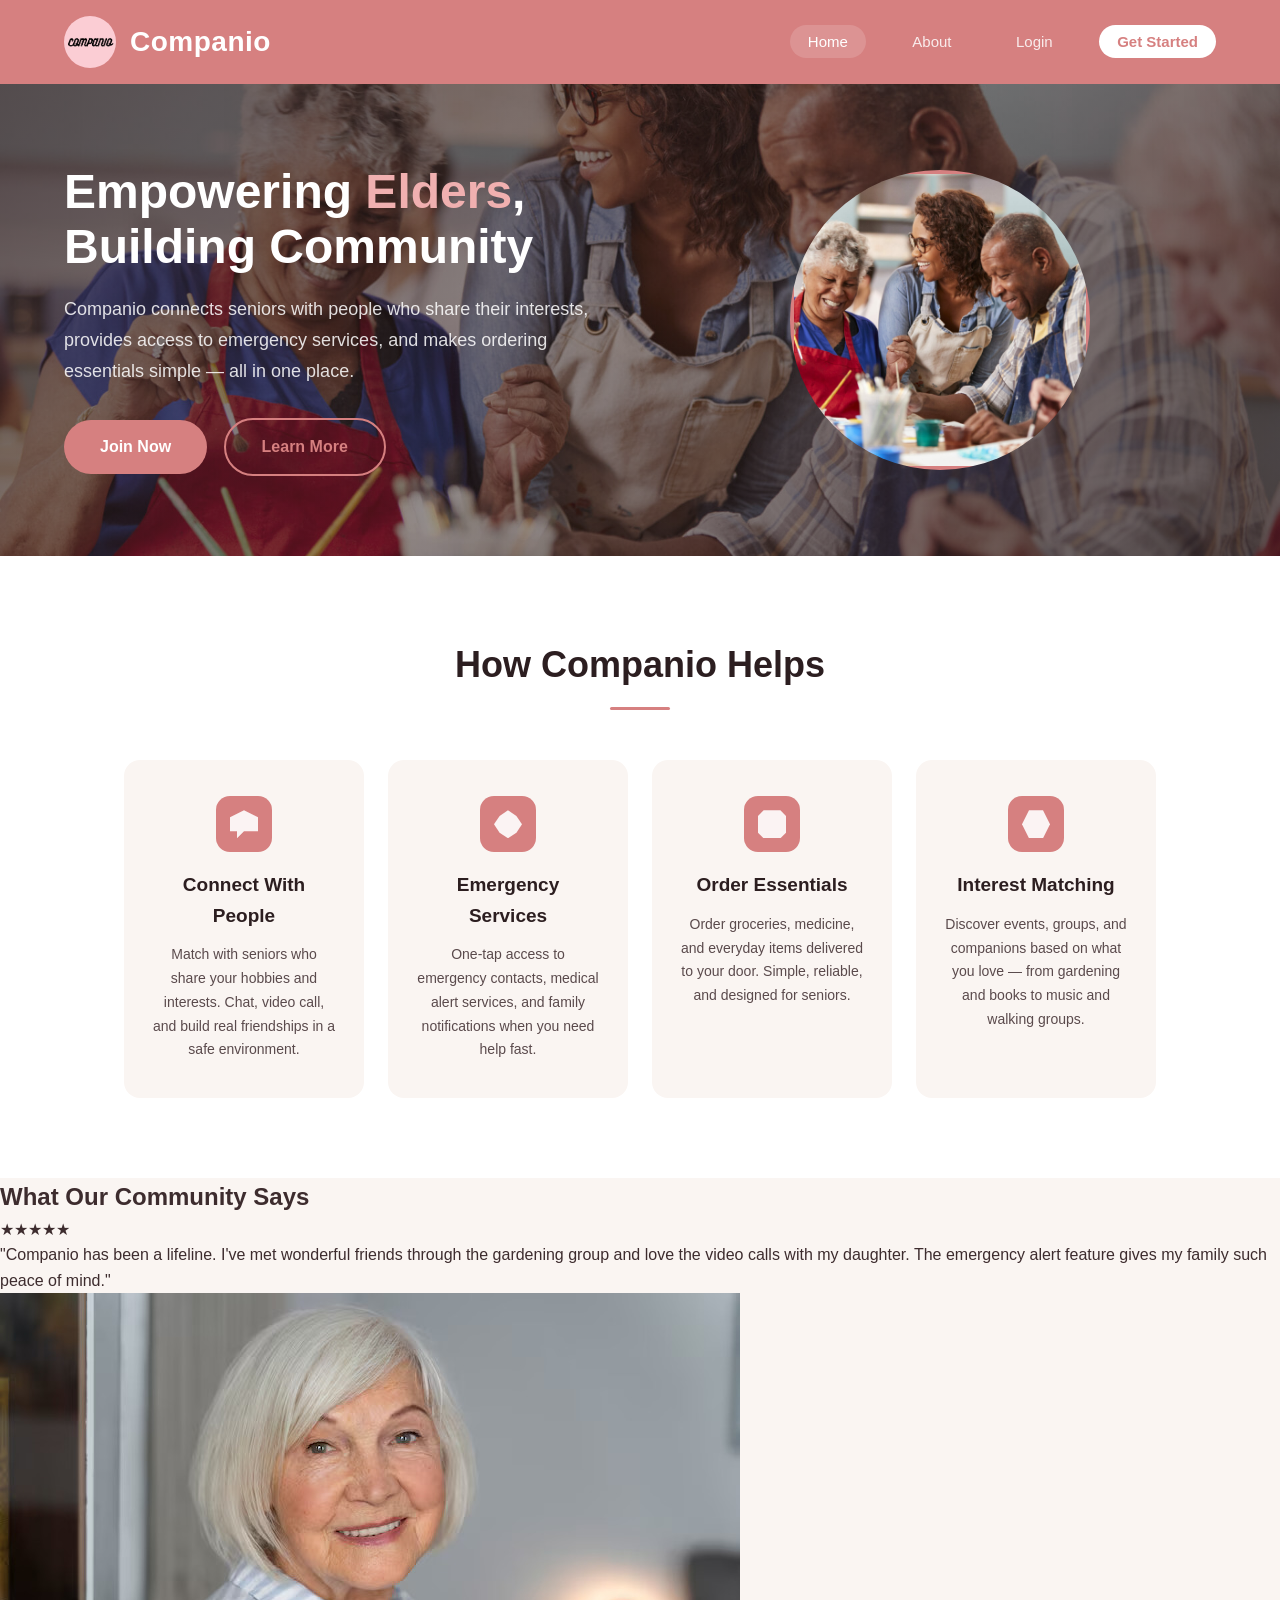
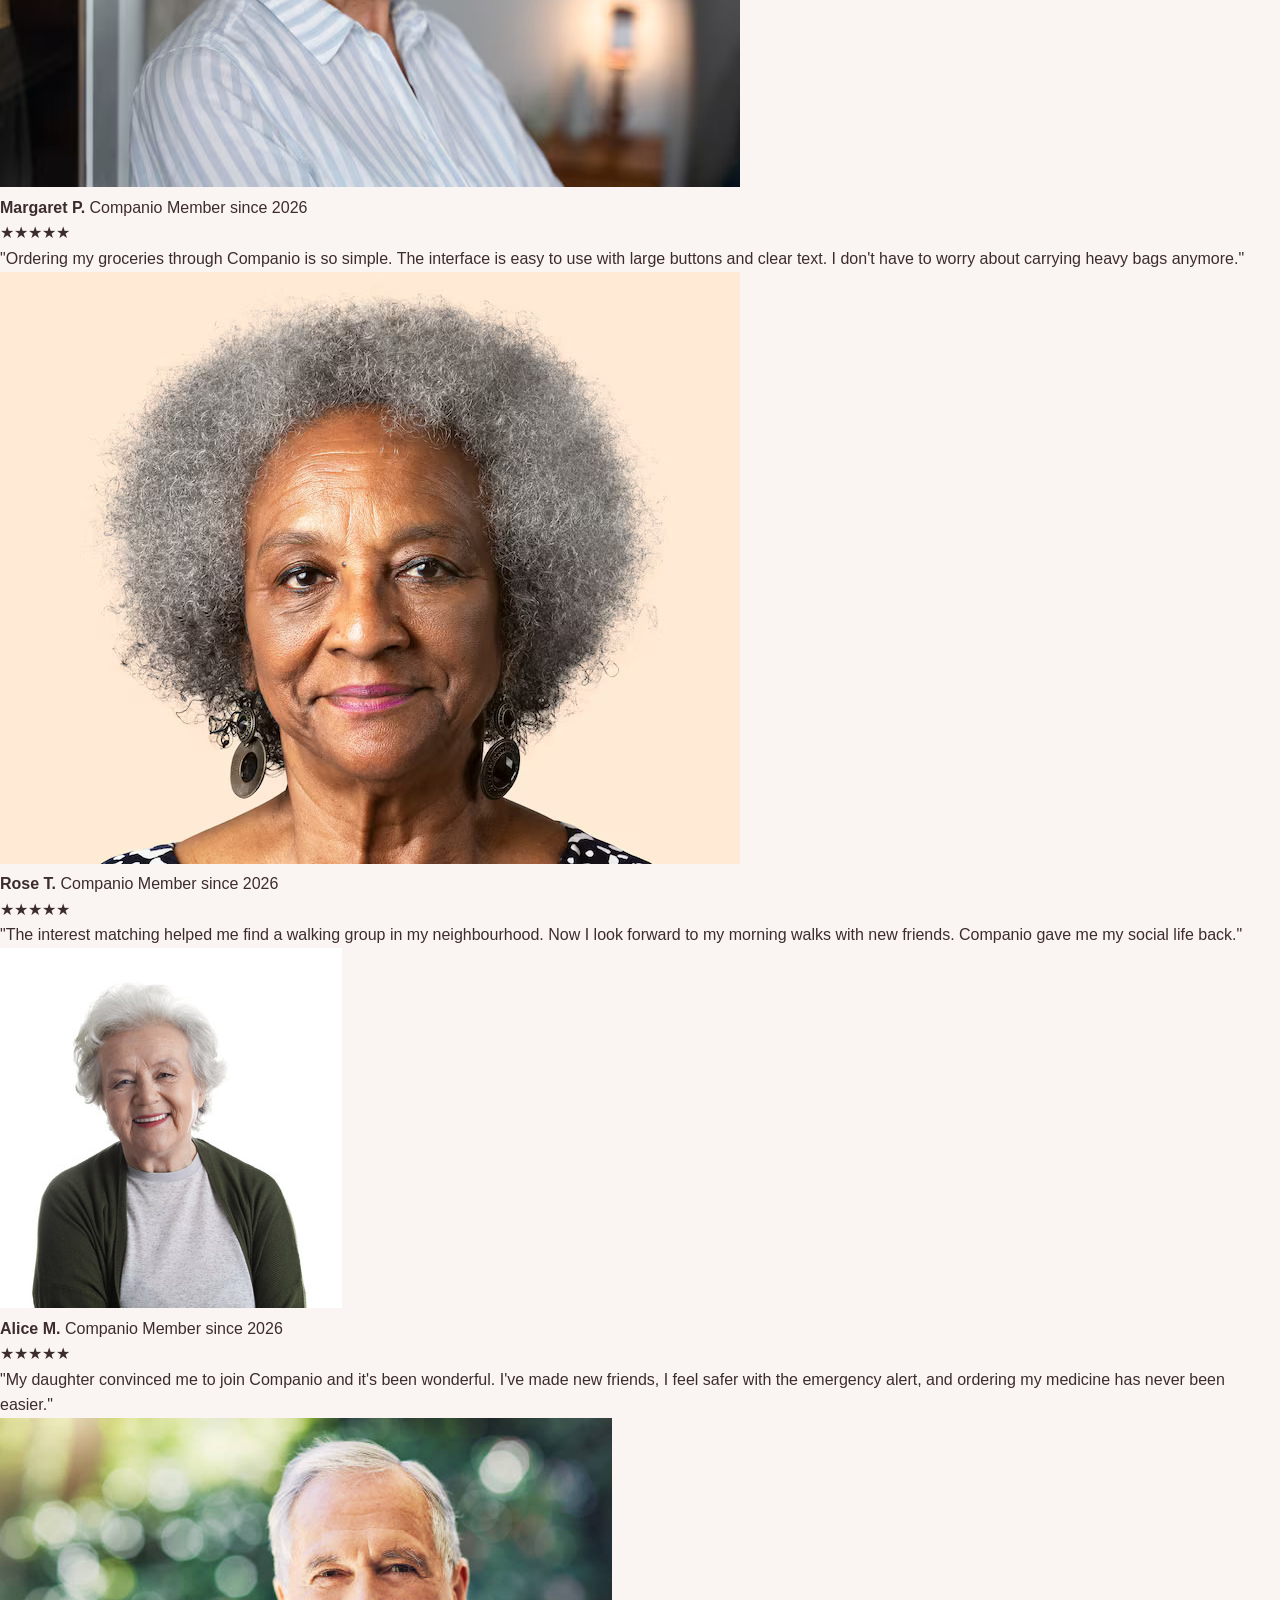
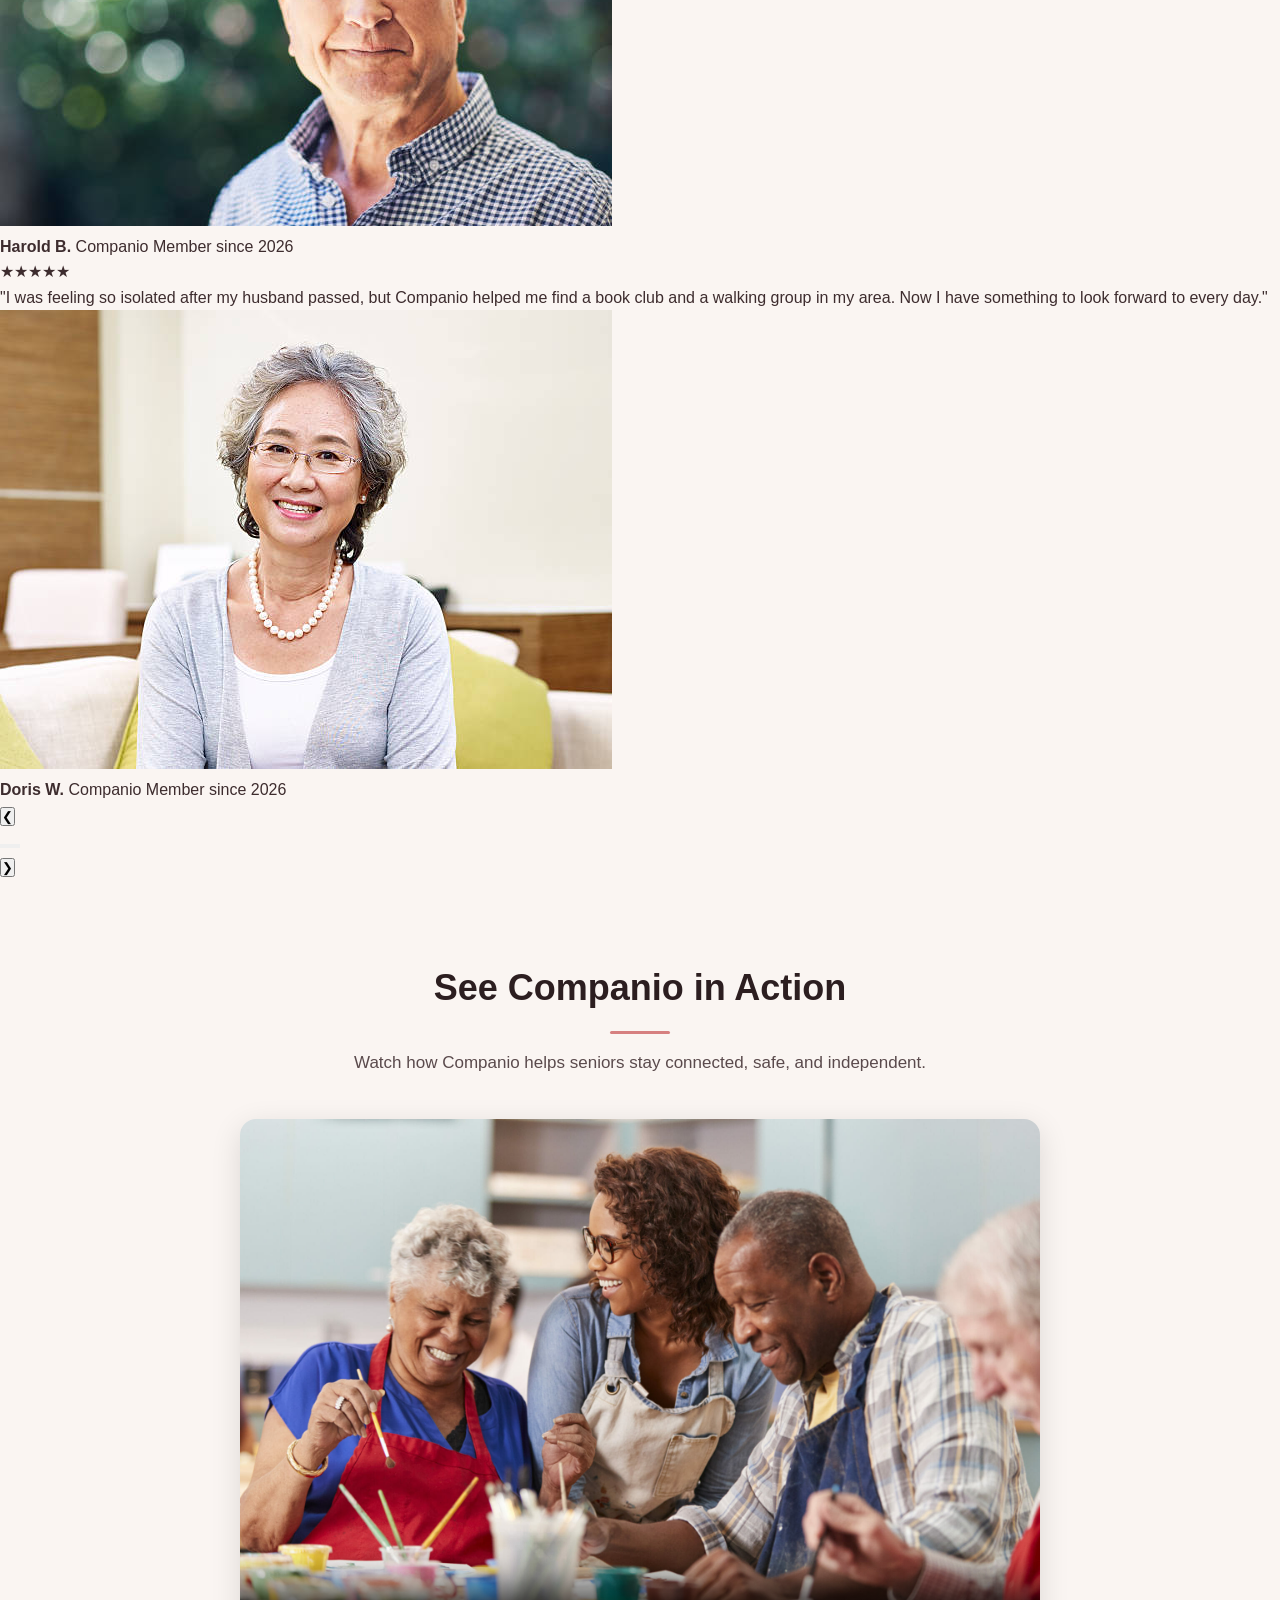
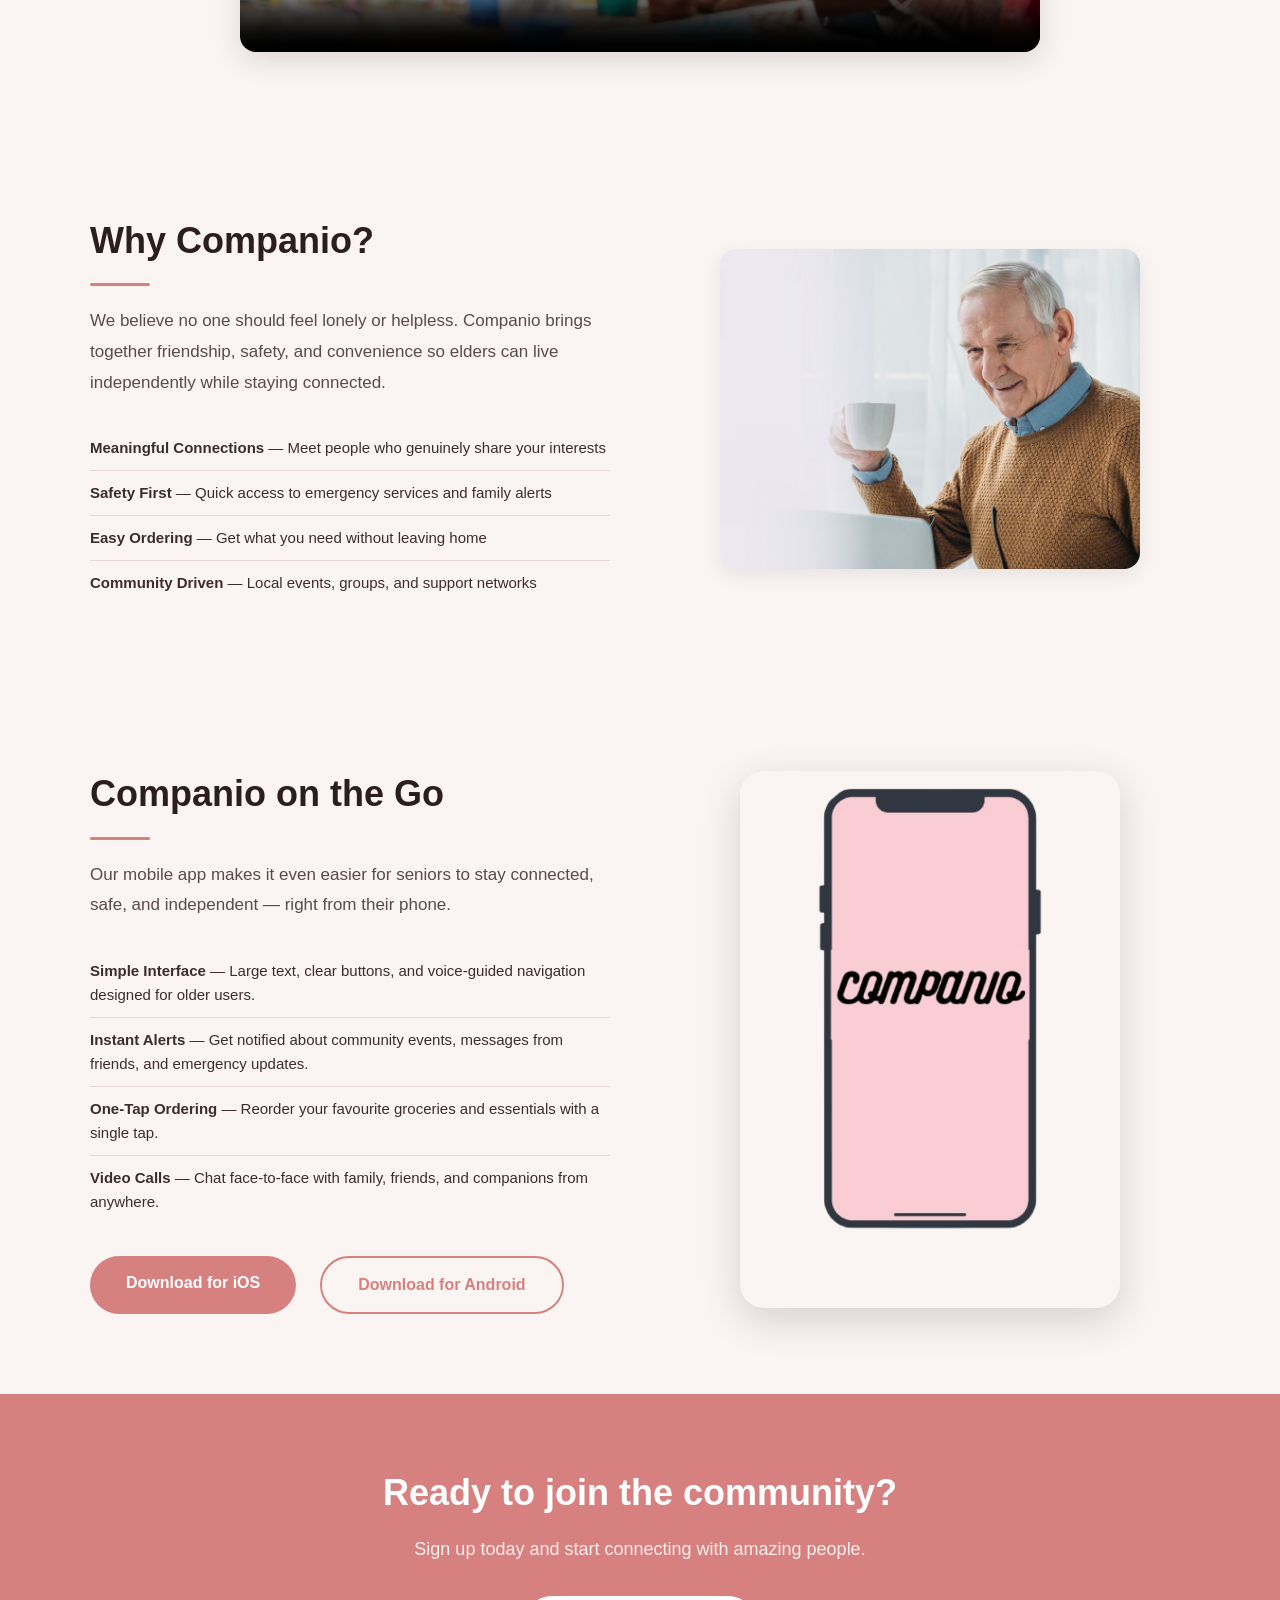
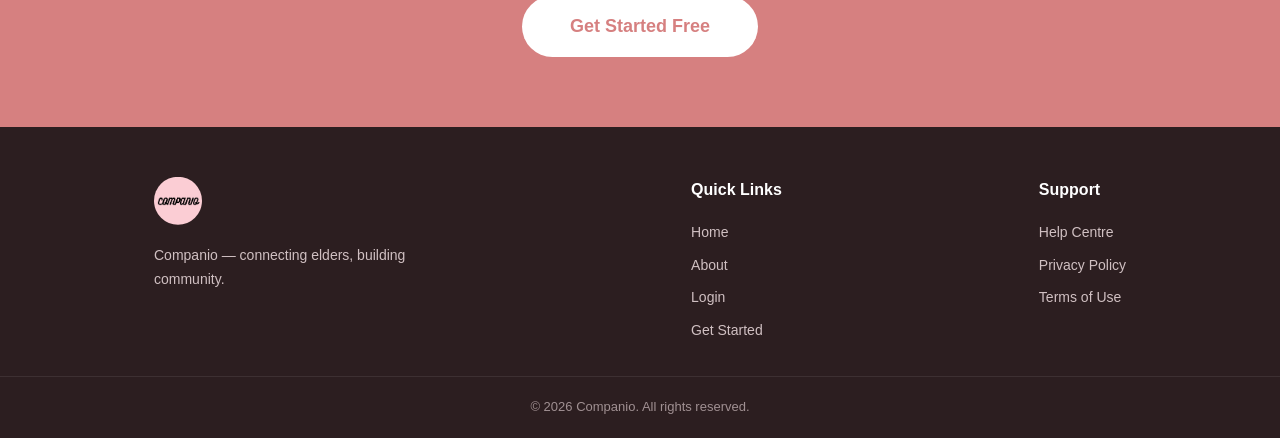
==== commit fcf35560: "UI changes, Login changes, Sign up changes Did a lot of changes to some of the key functionalities o" ====
--- a/Home Page/index.html
+++ b/Home Page/index.html
@@ -10,7 +10,7 @@
 </head>
 <body>
 
-    <!-- HEADER -->
+
     <header>
         <div class="logo-area">
             <img src="../Assets/Companio (1).png" alt="Companio Logo" class="circle-clip">
@@ -24,20 +24,28 @@
         </nav>
     </header>
 
-    <!-- HERO SECTION -->
+
     <section class="hero">
-        <div class="hero-content">
-            <h2>Empowering <span>Elders</span>,<br>Building Community</h2>
-            <p>Companio connects seniors with people who share their interests, provides access to emergency services, and makes ordering essentials simple — all in one place.</p>
-            <a href="../Login-Page/Login.html" class="btn btn-primary">Join Now</a>
-            <a href="../About-Page/about.html" class="btn btn-secondary">Learn More</a>
-        </div>
-        <div class="hero-image">
-            <img src="../Assets/old_people_together_2.jpg" alt="Happy seniors together" class="circle-clip">
-        </div>
-    </section>
-
-    <!-- MISSION SECTION -->
+        <div class="hero-video-bg">
+            <video autoplay muted loop playsinline poster="../Assets/old_people_together_2.jpg">
+                <source src="../Assets/companio 2d vid.mp4" type="video/mp4">
+            </video>
+        </div>
+        <div class="hero-overlay"></div>
+        <div class="hero-inner">
+            <div class="hero-content">
+                <h2>Empowering <span>Elders</span>,<br>Building Community</h2>
+                <p>Companio connects seniors with people who share their interests, provides access to emergency services, and makes ordering essentials simple — all in one place.</p>
+                <a href="../Login-Page/Login.html" class="btn btn-primary">Join Now</a>
+                <a href="../About-Page/about.html" class="btn btn-secondary">Learn More</a>
+            </div>
+            <div class="hero-image">
+                <img src="../Assets/old_people_together_2.jpg" alt="Happy seniors together" class="circle-clip">
+            </div>
+        </div>
+    </section>
+
+
     <section class="mission">
         <h2>How Companio Helps</h2>
         <div class="features-grid">
@@ -64,7 +72,75 @@
         </div>
     </section>
 
-    <!-- VIDEO SECTION -->
+
+    <section class="testimonials">
+        <h2>What Our Community Says</h2>
+        <div class="testimonial-carousel">
+            <div class="testimonial-track" id="testimonial-track">
+                <div class="testimonial-card">
+                    <div class="testimonial-stars">★★★★★</div>
+                    <p class="testimonial-text">"Companio has been a lifeline. I've met wonderful friends through the gardening group and love the video calls with my daughter. The emergency alert feature gives my family such peace of mind."</p>
+                    <div class="testimonial-author">
+                        <img src="../Assets/old_white_woman_1.jpg" alt="Margaret P." class="author-img">
+                        <div>
+                            <strong>Margaret P.</strong>
+                            <span>Companio Member since 2026</span>
+                        </div>
+                    </div>
+                </div>
+                <div class="testimonial-card">
+                    <div class="testimonial-stars">★★★★★</div>
+                    <p class="testimonial-text">"Ordering my groceries through Companio is so simple. The interface is easy to use with large buttons and clear text. I don't have to worry about carrying heavy bags anymore."</p>
+                    <div class="testimonial-author">
+                        <img src="../Assets/old_black_woman_smiling.jpg" alt="Rose T." class="author-img">
+                        <div>
+                            <strong>Rose T.</strong>
+                            <span>Companio Member since 2026</span>
+                        </div>
+                    </div>
+                </div>
+                <div class="testimonial-card">
+                    <div class="testimonial-stars">★★★★★</div>
+                    <p class="testimonial-text">"The interest matching helped me find a walking group in my neighbourhood. Now I look forward to my morning walks with new friends. Companio gave me my social life back."</p>
+                    <div class="testimonial-author">
+                        <img src="../Assets/old_white_woman_2.jpg" alt="Alice M." class="author-img">
+                        <div>
+                            <strong>Alice M.</strong>
+                            <span>Companio Member since 2026</span>
+                        </div>
+                    </div>
+                </div>
+                <div class="testimonial-card">
+                    <div class="testimonial-stars">★★★★★</div>
+                    <p class="testimonial-text">"My daughter convinced me to join Companio and it's been wonderful. I've made new friends, I feel safer with the emergency alert, and ordering my medicine has never been easier."</p>
+                    <div class="testimonial-author">
+                        <img src="../Assets/old_white_man_1.jpg" alt="Harold B." class="author-img">
+                        <div>
+                            <strong>Harold B.</strong>
+                            <span>Companio Member since 2026</span>
+                        </div>
+                    </div>
+                </div>
+                <div class="testimonial-card">
+                    <div class="testimonial-stars">★★★★★</div>
+                    <p class="testimonial-text">"I was feeling so isolated after my husband passed, but Companio helped me find a book club and a walking group in my area. Now I have something to look forward to every day."</p>
+                    <div class="testimonial-author">
+                        <img src="../Assets/old_chinese_woman_1.jpg" alt="Doris W." class="author-img">
+                        <div>
+                            <strong>Doris W.</strong>
+                            <span>Companio Member since 2026</span>
+                        </div>
+                    </div>
+                </div>
+            </div>
+            <div class="testimonial-controls">
+                <button class="testimonial-btn testimonial-prev" id="testimonial-prev" aria-label="Previous testimonial">&#10094;</button>
+                <div class="testimonial-dots" id="testimonial-dots"></div>
+                <button class="testimonial-btn testimonial-next" id="testimonial-next" aria-label="Next testimonial">&#10095;</button>
+            </div>
+        </div>
+    </section>
+
     <section class="video-section">
         <h2>See Companio in Action</h2>
         <p>Watch how Companio helps seniors stay connected, safe, and independent.</p>
@@ -76,7 +152,7 @@
         </div>
     </section>
 
-    <!-- ABOUT SECTION -->
+
     <section class="about">
         <div class="about-content">
             <div class="about-text">
@@ -95,7 +171,7 @@
         </div>
     </section>
 
-    <!-- MOBILE APP SECTION -->
+
     <section class="app-section">
         <div class="app-content">
             <div class="app-text">
@@ -118,14 +194,14 @@
         </div>
     </section>
 
-    <!-- CTA SECTION -->
+
     <section class="cta-section">
         <h2>Ready to join the community?</h2>
         <p>Sign up today and start connecting with amazing people.</p>
         <a href="../Get-Started/Get-started.html" class="btn btn-primary btn-lg">Get Started Free</a>
     </section>
 
-    <!-- FOOTER -->
+
     <footer>
         <div class="footer-content">
             <div class="footer-brand">
--- a/Home Page/Home.css
+++ b/Home Page/Home.css
@@ -1,4 +1,4 @@
-/* === RESET & BASE === */
+
 * {
     margin: 0;
     padding: 0;
@@ -13,7 +13,7 @@
     line-height: 1.6;
 }
 
-/* === HEADER === */
+
 header {
     background: #d68080;
     padding: 16px 5%;
@@ -72,37 +72,79 @@
     background: #f5e6e6;
 }
 
-/* === HERO SECTION === */
+
 .hero {
     display: flex;
     align-items: center;
     justify-content: center;
     gap: 60px;
     padding: 80px 5%;
+    position: relative;
+    overflow: hidden;
+    background: #2c1e20;
+}
+
+.hero-inner {
+    display: flex;
+    align-items: center;
+    justify-content: center;
+    gap: 60px;
     max-width: 1200px;
     margin: 0 auto;
+    width: 100%;
+    position: relative;
+    z-index: 2;
+}
+
+.hero-video-bg {
+    position: absolute;
+    top: 0;
+    left: 0;
+    width: 100%;
+    height: 100%;
+    z-index: 0;
+    pointer-events: none;
+}
+
+.hero-video-bg video {
+    width: 100%;
+    height: 100%;
+    object-fit: cover;
+}
+
+.hero-overlay {
+    position: absolute;
+    top: 0;
+    left: 0;
+    width: 100%;
+    height: 100%;
+    background: linear-gradient(135deg, rgba(44,30,32,0.75) 0%, rgba(44,30,32,0.5) 50%, rgba(44,30,32,0.75) 100%);
+    z-index: 1;
+    pointer-events: none;
 }
 
 .hero-content {
     flex: 1;
     max-width: 540px;
+    position: relative;
+    z-index: 2;
 }
 
 .hero-content h2 {
     font-size: 48px;
-    color: #2c1e20;
+    color: #ffffff;
     margin-bottom: 20px;
     line-height: 1.15;
     font-weight: 800;
 }
 
 .hero-content h2 span {
-    color: #d68080;
+    color: #f0b0b0;
 }
 
 .hero-content p {
     font-size: 18px;
-    color: #5a4a4c;
+    color: rgba(255,255,255,0.85);
     line-height: 1.7;
     margin-bottom: 32px;
 }
@@ -111,6 +153,8 @@
     flex: 1;
     display: flex;
     justify-content: center;
+    position: relative;
+    z-index: 2;
 }
 
 .hero-image .circle-clip {
@@ -121,7 +165,7 @@
     border: 4px solid #d68080;
 }
 
-/* === ANIMATIONS === */
+
 .animate-on-scroll {
     opacity: 0;
     transform: translateY(30px);
@@ -171,7 +215,7 @@
     box-shadow: 0 4px 20px rgba(0,0,0,0.15);
 }
 
-/* === BUTTONS === */
+
 .btn {
     display: inline-block;
     padding: 14px 36px;
@@ -211,7 +255,7 @@
     font-size: 18px;
 }
 
-/* === MISSION SECTION === */
+
 .mission {
     background: #fff;
     padding: 80px 5%;
@@ -314,7 +358,8 @@
     line-height: 1.7;
 }
 
-/* === VIDEO SECTION === */
+
+
 .video-section {
     background: #faf5f2;
     padding: 80px 5%;
@@ -359,7 +404,7 @@
     display: block;
 }
 
-/* === ABOUT SECTION === */
+
 .about {
     background: #faf5f2;
     padding: 80px 5%;
@@ -430,7 +475,7 @@
     box-shadow: 0 6px 20px rgba(0,0,0,0.08);
 }
 
-/* === MOBILE APP SECTION === */
+
 .app-section {
     background: #faf5f2;
     padding: 80px 5%;
@@ -503,7 +548,7 @@
     color: #fff;
 }
 
-/* === APP SCREENSHOT === */
+
 .app-image {
     flex: 1;
     display: flex;
@@ -518,7 +563,7 @@
     box-shadow: 0 12px 40px rgba(0,0,0,0.15);
 }
 
-/* === CTA SECTION === */
+
 .cta-section {
     background: #d68080;
     color: #fff;
@@ -547,7 +592,7 @@
     transform: translateY(-1px);
 }
 
-/* === FOOTER === */
+
 footer {
     background: #2c1e20;
     color: #d0c0c2;
@@ -607,7 +652,7 @@
     color: #a09092;
 }
 
-/* === RESPONSIVE === */
+
 @media (max-width: 900px) {
     .about-content {
         flex-direction: column;
@@ -624,11 +669,14 @@
 }
 
 @media (max-width: 768px) {
-    .hero {
+    .hero-inner {
         flex-direction: column-reverse;
         text-align: center;
+        gap: 40px;
+    }
+
+    .hero {
         padding: 50px 5%;
-        gap: 40px;
     }
 
     header {
@@ -661,6 +709,14 @@
         max-width: 300px;
     }
 
+    .testimonials {
+        padding: 60px 5%;
+    }
+
+    .testimonial-text {
+        font-size: 16px;
+    }
+
     .cta-section {
         padding: 50px 5%;
     }
